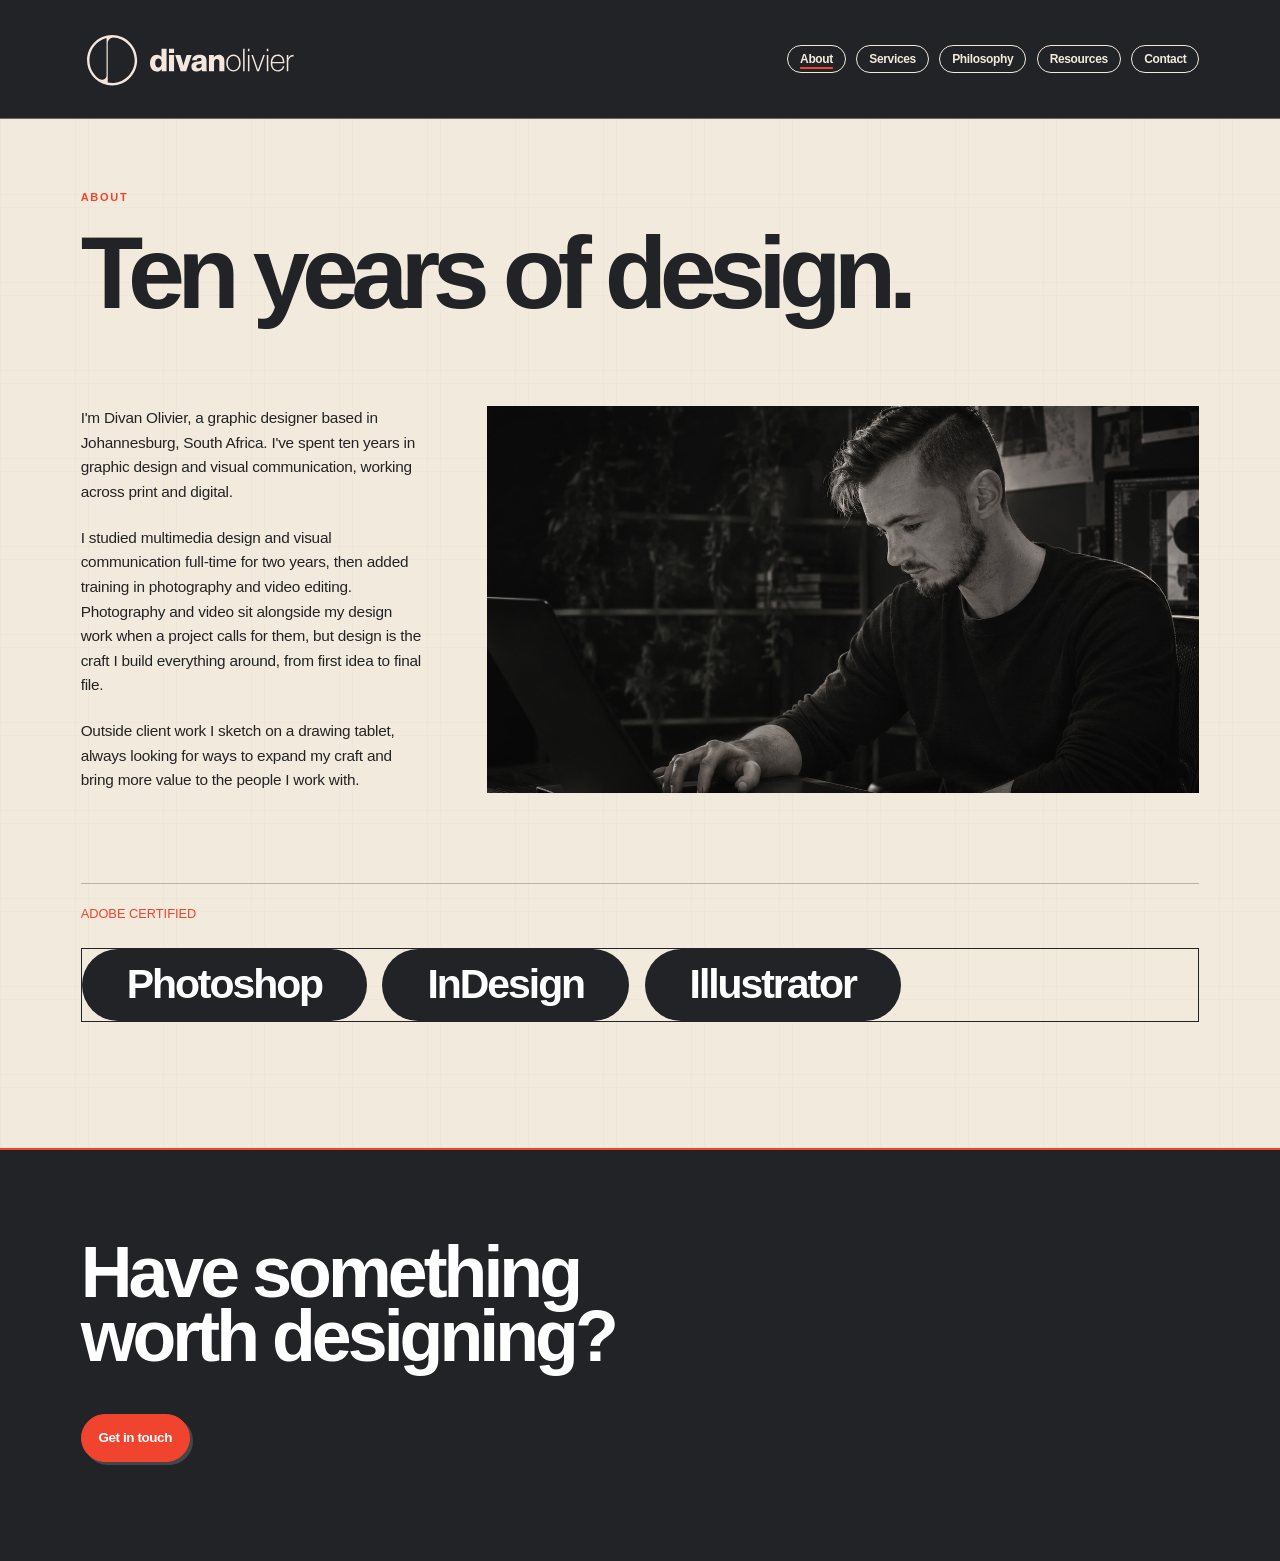
==== about.html @ dd924a6a "Refresh About page certification styles" ====
<!DOCTYPE html>
<html lang="en"><head><meta charset="UTF-8"><meta name="viewport" content="width=device-width, initial-scale=1.0">
<title>About | Divan Olivier | Graphic Designer</title><meta name="description" content="Meet Divan Olivier, a Johannesburg-based graphic designer working across print, digital and visual communication."><link rel="stylesheet" href="style.css?v=bonegraphitevermillion1">
  <link rel="stylesheet" href="palette-fix.css?v=20261029-5"></head>
<body class="palette-about">
<header class="topnav"><a class="home" href="index.html" aria-label="Divan Olivier, home"><img class="home-logo home-logo-horizontal" src="logo-horizontal.svg" alt="Divan Olivier"><img class="home-logo home-logo-icon" src="logo-icon.svg" alt=""></a><nav aria-label="Site"><a href="about.html" aria-current="page">About</a><a href="services.html">Services</a><a href="philosophy.html">Philosophy</a><a href="resources.html">Resources</a><a href="index.html#contact">Contact</a></nav></header>
<main class="page"><p class="eyebrow">ABOUT</p><h1>Ten years of design.</h1>
<div class="cols"><div class="prose">
<p>I'm Divan Olivier, a graphic designer based in Johannesburg, South Africa. I've spent ten years in graphic design and visual communication, working across print and digital.</p>
<p>I studied multimedia design and visual communication full-time for two years, then added training in photography and video editing. Photography and video sit alongside my design work when a project calls for them, but design is the craft I build everything around, from first idea to final file.</p>
<p>Outside client work I sketch on a drawing tablet, always looking for ways to expand my craft and bring more value to the people I work with.</p></div><div class="page-side-image-wrap"><img class="page-side-image" src="photos/about_image.jpg" alt="Portrait of Divan Olivier in a creative workspace"></div></div>
<section class="certs"><p class="eyebrow">ADOBE CERTIFIED</p><div class="tags"><span class="tag tag-photoshop">Photoshop</span><span class="tag tag-indesign">InDesign</span><span class="tag tag-illustrator">Illustrator</span></div></section><section class="more"><h2>Have something<br>worth designing?</h2><a class="pill" href="index.html#contact">Get in touch</a></section></main><script src="script.js?v=original3"></script></body></html>
---- style.css ----
@font-face{font-family:"Helvetica Local";src:url("Helvetica.ttf") format("truetype");font-weight:400;font-display:swap}
@font-face{font-family:"Helvetica Local";src:url("Helvetica-Bold.ttf") format("truetype");font-weight:700;font-display:swap}
@font-face{font-family:"Helvetica Local";src:url("helvetica-light-587ebe5a59211.ttf") format("truetype");font-weight:300;font-display:swap}
:root{--bg:#d3d3d3;--ink:#1a1a1a;--pad:6.3vw}
*{box-sizing:border-box;margin:0;padding:0}
body{background:var(--bg);color:var(--ink);font-family:"Helvetica Local",Helvetica,Arial,sans-serif;font-weight:400;overflow-x:hidden}

.eyebrow{font-size:clamp(12px,1vw,20px);font-weight:400;letter-spacing:0;text-transform:uppercase}
h1,h2{font-weight:700;letter-spacing:-.05em}
.pill,.topnav nav a{display:inline-flex;align-items:center;justify-content:center;min-height:2.7em;border:1.5px solid var(--ink);border-radius:999px;padding:.62em 1.25em;background:var(--ink);color:var(--bg);text-decoration:none;font-size:clamp(13px,1.05vw,21px);font-weight:700;letter-spacing:-.03em;line-height:1;transition:background .22s ease,color .22s ease,transform .22s ease,box-shadow .22s ease}
.pill:hover,.topnav nav a:hover{background:var(--bg);color:var(--ink);transform:translateY(-3px);box-shadow:0 5px 0 rgba(26,26,26,.12);text-decoration:none}
.pill:active,.topnav nav a:active{transform:translateY(0);box-shadow:none}
.pill:focus-visible,.topnav nav a:focus-visible{outline:3px solid var(--ink);outline-offset:4px}

/* hero: type on the left, the photograph fills the right */
.hero{position:relative;min-height:100svh;overflow:hidden;--pointer-x:50%;--pointer-y:50%}
.hero-photo{position:absolute;inset:-1.5%;width:103%;height:103%;object-fit:cover;object-position:right center;will-change:transform;user-select:none;pointer-events:none;transition:transform .45s cubic-bezier(.2,.7,.2,1)}
.hero::after{content:"";position:absolute;inset:0;pointer-events:none;z-index:1;background:radial-gradient(ellipse 34vw 34vw at var(--pointer-x) var(--pointer-y),rgba(255,255,255,.12),transparent 72%);opacity:0;transition:opacity .35s ease}
.hero.is-interacting::after{opacity:1}
.hero-content{position:relative;z-index:2;display:flex;flex-direction:column;align-items:flex-start;padding:6vh var(--pad) 5vh;min-height:100svh}
.hero h1{margin-top:4vh;font-size:clamp(64px,10.9vw,240px);line-height:.83;letter-spacing:-.055em}
.hero h2{margin-top:5vh;font-size:clamp(20px,2.3vw,48px);letter-spacing:-.045em;line-height:1.05}
.intro{margin-top:4vh;max-width:44vw;font-size:clamp(15px,1.15vw,23px);line-height:1.45;font-weight:400;letter-spacing:-.015em}
.hero .pill{margin-top:clamp(28px,5.5vh,64px)}

/* contact: same grey, same type, same pills */
.contact{position:relative;padding:14vh var(--pad) 6vh;display:flex;flex-direction:column;align-items:flex-start;gap:5vh;border-top:max(1px,.08vw) solid var(--ink)}
.contact h2{font-size:clamp(48px,8.4vw,190px);line-height:.88;letter-spacing:-.055em}
.links{display:flex;flex-wrap:wrap;gap:1.1vw}
.meta{display:flex;justify-content:space-between;gap:30px;width:100%;margin-top:8vh;font-size:clamp(11px,.85vw,16px);font-weight:400;letter-spacing:.02em}

@media(max-width:800px){
  :root{--pad:7vw}
  .hero-photo{object-position:66% bottom;height:41%;top:auto;bottom:0}
  .hero-content{padding-top:5svh}
  .hero h1{font-size:19vw;margin-top:3svh}
  .hero h2{font-size:5.4vw;margin-top:3svh;max-width:70vw}
  .intro{max-width:86vw;font-size:14px;margin-top:2svh}
  .hero .pill{margin-top:3.5svh;margin-bottom:0}
  .links{gap:10px}
  .meta{flex-direction:column;gap:8px}
  .contact h2{font-size:15vw}
}
@media(prefers-reduced-motion:reduce){*{transition:none!important}.hero-photo{transform:none!important}.hero::after{display:none}}

/* ---------- sub-pages and navigation ---------- */
.subnav{display:flex;flex-wrap:wrap;gap:1.6em;margin-top:2vh}
.subnav a{color:var(--ink);text-decoration:none;font-size:clamp(13px,1vw,19px);font-weight:700;letter-spacing:-.02em}
.topnav{display:flex;justify-content:space-between;align-items:baseline;gap:20px;flex-wrap:wrap;padding:3.4vh var(--pad)}
.topnav .home{display:inline-flex;flex-direction:column;align-items:flex-start;gap:.18em;color:var(--ink);font-family:"Helvetica Local","Helvetica Neue",Helvetica,Arial,sans-serif;text-decoration:none;line-height:1;position:relative;padding:.18em .12em .24em;transition:transform .2s ease;transform-origin:left center}.topnav .home-name{font-size:clamp(19px,1.9vw,35px);font-weight:700;letter-spacing:-.085em;white-space:nowrap}.topnav .home-role{display:flex;align-items:center;gap:.42em;font-size:clamp(8px,.68vw,12px);font-weight:700;letter-spacing:.19em;text-transform:uppercase;white-space:nowrap}.topnav .home-slash{display:inline-flex;align-items:center;justify-content:center;width:1.45em;height:1.45em;background:var(--ink);color:var(--bg);font-size:1em;letter-spacing:0}.topnav .home:hover{color:var(--ink);text-decoration:none;transform:translateY(-2px)}.topnav .home:hover .home-slash{transform:rotate(-12deg)}.topnav .home-slash{transition:transform .2s ease}.topnav .home:focus-visible{outline:2px solid var(--ink);outline-offset:5px}
.topnav nav{display:flex;flex-wrap:wrap;gap:.65em;align-items:center}
.topnav nav a{font-size:clamp(12px,.9vw,17px);min-height:2.35em;padding:.58em 1em}
.topnav nav a[aria-current]{background:var(--bg);color:var(--ink);text-decoration:none}
.topnav nav a[aria-current]{text-decoration:underline;text-underline-offset:.25em}
.page{padding:9vh var(--pad) 0;min-height:80svh}
.page h1{margin-top:3vh;max-width:15ch;font-size:clamp(46px,8.2vw,170px);line-height:.88;letter-spacing:-.055em}
.lead{margin-top:5vh;max-width:36em;font-size:clamp(17px,1.6vw,30px);line-height:1.25;letter-spacing:-.03em;font-weight:700}
.rows{margin-top:9vh;border-top:max(1px,.08vw) solid var(--ink)}
.row{display:grid;grid-template-columns:1fr 1fr;gap:4vw;align-items:baseline;padding:3.2vh 0;border-bottom:max(1px,.08vw) solid var(--ink)}
.row h2{font-size:clamp(24px,3.2vw,64px);line-height:1;letter-spacing:-.05em}
.row p,.prose p{font-size:clamp(15px,1.2vw,23px);line-height:1.45;letter-spacing:-.015em}
.cols{margin-top:8vh}.prose{max-width:38em}.prose p+p{margin-top:1.4em}
.certs{margin-top:10vh}.tags{display:flex;flex-wrap:wrap;gap:1.2vw;margin-top:3vh}
.tag{border:max(2px,.16vw) solid var(--ink);border-radius:99px;padding:.3em 1.1em;font-size:clamp(24px,3.2vw,64px);font-weight:700;letter-spacing:-.05em}
.steps{margin-top:10vh;display:flex;flex-direction:column;font-size:clamp(46px,8.2vw,170px);font-weight:700;line-height:.88;letter-spacing:-.055em}
.more{margin-top:14vh;padding:8vh 0 9vh;border-top:max(1px,.08vw) solid var(--ink);display:flex;flex-direction:column;align-items:flex-start;gap:4vh}
.more h2{font-size:clamp(34px,5.6vw,120px);line-height:.9;letter-spacing:-.055em}
@media(max-width:800px){.row{grid-template-columns:1fr;gap:1vh}.topnav{padding-top:2.4vh;align-items:center}.topnav .home-name{font-size:clamp(19px,5.1vw,28px)}.topnav .home-role{font-size:8px;letter-spacing:.16em}.page{padding-top:6vh}.subnav{gap:1.2em}.page h1{font-size:15vw}.steps{font-size:15vw}}


/* Difference-spot cursor: a moving pool of inverted colour */
.difference-spot,.triangle-cursor{position:fixed;left:0;top:0;pointer-events:none;z-index:9999;opacity:0;mix-blend-mode:difference}
.difference-spot{display:none!important}
.triangle-cursor{width:22px;height:26px;background:#fff;clip-path:polygon(0 0,100% 72%,34% 78%,16% 100%);transform:translate(-50%,-50%);transition:opacity .12s linear}
.triangle-cursor.is-over-control{filter:drop-shadow(0 0 1px rgba(255,255,255,.0))}
body.has-custom-cursor,body.has-custom-cursor a,body.has-custom-cursor button{cursor:none!important}
body.has-custom-cursor .difference-spot,body.has-custom-cursor .triangle-cursor{opacity:1}
@media(max-width:800px),(pointer:coarse),(prefers-reduced-motion:reduce){.difference-spot,.triangle-cursor{display:none!important}body.has-custom-cursor,body.has-custom-cursor a,body.has-custom-cursor button{cursor:auto!important}}

/* Editorial polish */
:root{--bg:#d8d8d5;--ink:#171717;--rule:rgba(23,23,23,.72)}
html{scroll-behavior:smooth;scroll-padding-top:24px}
.topnav{align-items:center;border-bottom:1px solid rgba(23,23,23,.16);padding-top:26px;padding-bottom:26px}
.topnav nav a{background:transparent;color:var(--ink);border:1.5px solid var(--ink);border-radius:2px;box-shadow:none}
.topnav nav a:hover{background:var(--ink);color:var(--bg);box-shadow:none;transform:none}
.topnav nav a[aria-current]{background:transparent;color:var(--ink);border-color:var(--ink);text-decoration:none}
.pill{border-radius:2px;min-height:48px}
.pill:hover{transform:translateY(-2px);box-shadow:4px 4px 0 rgba(23,23,23,.16)}
.page{padding-top:clamp(54px,8vh,100px);max-width:1600px;margin-inline:auto}
.page>.eyebrow{font-size:11px;font-weight:700;letter-spacing:.16em}
.page h1{font-size:clamp(54px,8vw,144px);letter-spacing:-.075em;line-height:.84}
.rows{counter-reset:service;border-top:1px solid var(--rule)}
.row{counter-increment:service;padding:clamp(22px,3vw,42px) 0;border-bottom:1px solid var(--rule);transition:padding .2s ease}
.row:before{content:"0" counter(service);display:block;font-size:11px;letter-spacing:.1em;margin-bottom:12px}
.row h2{font-size:clamp(26px,3.2vw,52px);letter-spacing:-.065em}
.row p,.prose p{line-height:1.6}
.cols{margin-top:clamp(46px,7vw,96px);display:grid;grid-template-columns:minmax(150px,.65fr) minmax(0,1.35fr);gap:5vw}
.prose{max-width:44em}
.certs{padding-top:22px;border-top:1px solid var(--rule)}
.tag{border-width:1px;border-radius:2px}
.steps{padding-top:24px;border-top:1px solid var(--rule);display:grid;grid-template-columns:repeat(3,minmax(0,1fr));gap:18px}
.steps span:nth-child(2){text-align:center}.steps span:nth-child(3){text-align:right}
.more{padding:clamp(50px,7vw,100px) 0;border-top:1px solid var(--rule)}
@media(max-width:800px){.cols{display:block}.row{padding:24px 0}.steps{grid-template-columns:1fr;gap:14px}.steps span:nth-child(2),.steps span:nth-child(3){text-align:left}}
@media(prefers-reduced-motion:reduce){html{scroll-behavior:auto}.row{transition:none}}

/* Deep red navigation header */
.topnav{background:#780606;color:#fff;border-bottom-color:rgba(255,255,255,.28)}
.topnav .home{color:#fff}
.topnav .home:hover{color:#fff}
.topnav .home-slash{background:#fff;color:#780606}
.topnav nav a{color:#fff;border-color:#fff}
.topnav nav a:hover{background:#fff;color:#780606}
.topnav nav a[aria-current]{background:transparent;color:#fff;border-color:#fff}

/* Match main page headings to the deep red header */
.hero h1,.hero h2,.page h1,.row h2,.contact h2,.more h2{color:#780606}

/* Keep the philosophy process labels from colliding in the three-column layout */
.steps{font-size:clamp(32px,5vw,100px);letter-spacing:-.045em;min-width:0}
.steps span{min-width:0;white-space:nowrap}
@media(max-width:800px){.steps{font-size:15vw;letter-spacing:-.055em}.steps span{white-space:normal}}

/* Subtle transparent grid on content areas only, never the header or contact section */
.page{background-image:linear-gradient(to right,rgba(23,23,23,.055) 1px,transparent 1px),linear-gradient(to bottom,rgba(23,23,23,.055) 1px,transparent 1px);background-size:48px 48px;background-position:center top}
.hero::before{content:"";position:absolute;inset:0;pointer-events:none;z-index:1;background-image:linear-gradient(to right,rgba(255,255,255,.10) 1px,transparent 1px),linear-gradient(to bottom,rgba(255,255,255,.10) 1px,transparent 1px);background-size:48px 48px;background-position:center top}
.hero-content{z-index:2}
@media(max-width:800px){.page{background-size:32px 32px}.hero::before{background-size:32px 32px}}

/* Editorial modular grid: defined panels with deliberate gutters */
.page{position:relative;isolation:isolate;background-image:none}
.page::before,.page::after{content:"";position:absolute;inset:-3%;pointer-events:none;z-index:0}
.page::before{
  opacity:.42;
  background-image:
    linear-gradient(to right,rgba(23,23,23,.13) 1px,transparent 1px 75px,rgba(23,23,23,.13) 75px 76px,transparent 76px),
    linear-gradient(to bottom,rgba(23,23,23,.13) 1px,transparent 1px 75px,rgba(23,23,23,.13) 75px 76px,transparent 76px);
  background-size:88px 88px;
  background-position:0 0;
  animation:grid-flow 24s linear infinite;
}
.page::after{
  opacity:.14;
  background-image:
    repeating-radial-gradient(circle at 50% 35%,rgba(23,23,23,.12) 0 1px,transparent 1px 28px),
    repeating-linear-gradient(32deg,transparent 0 31px,rgba(23,23,23,.08) 31px 32px,transparent 32px 64px);
  background-size:100% 100%,100% 100%;
  transform-origin:center;
  animation:geometry-flow 32s linear infinite;
}
.page>*{position:relative;z-index:1}
.page>.more{background:var(--bg)}
@keyframes grid-flow{
  0%{background-position:0 0;transform:translate3d(0,0,0)}
  25%{background-position:22px 13px;transform:translate3d(-.5%,.25%,0)}
  50%{background-position:37px 31px;transform:translate3d(.25%,-.25%,0)}
  75%{background-position:13px 44px;transform:translate3d(.5%,.15%,0)}
  100%{background-position:0 0;transform:translate3d(0,0,0)}
}
@keyframes geometry-flow{
  0%{transform:rotate(0deg) scale(1);background-position:0 0,0 0}
  25%{transform:rotate(4deg) scale(1.08);background-position:18px -12px,22px 9px}
  50%{transform:rotate(0deg) scale(1.15);background-position:-9px 18px,-16px 24px}
  75%{transform:rotate(-4deg) scale(1.06);background-position:-20px -8px,12px -18px}
  100%{transform:rotate(0deg) scale(1);background-position:0 0,0 0}
}
.hero::before{
  content:"";position:absolute;inset:-3%;pointer-events:none;z-index:1;
  background-image:
    linear-gradient(to right,rgba(255,255,255,.15) 1px,transparent 1px 75px,rgba(255,255,255,.15) 75px 76px,transparent 76px),
    linear-gradient(to bottom,rgba(255,255,255,.15) 1px,transparent 1px 75px,rgba(255,255,255,.15) 75px 76px,transparent 76px);
  background-size:88px 88px;background-position:0 0;
  animation:hero-grid-flow 24s linear infinite;
}
@keyframes hero-grid-flow{
  0%{background-position:0 0;transform:translate3d(0,0,0)}
  25%{background-position:22px 13px;transform:translate3d(-.5%,.25%,0)}
  50%{background-position:37px 31px;transform:translate3d(.25%,-.25%,0)}
  75%{background-position:13px 44px;transform:translate3d(.5%,.15%,0)}
  100%{background-position:0 0;transform:translate3d(0,0,0)}
}
@media(max-width:800px){
  .page::before,.hero::before{
    background-image:
      linear-gradient(to right,rgba(23,23,23,.13) 1px,transparent 1px 35px,rgba(23,23,23,.13) 35px 36px,transparent 36px),
      linear-gradient(to bottom,rgba(23,23,23,.13) 1px,transparent 1px 35px,rgba(23,23,23,.13) 35px 36px,transparent 36px);
    background-size:48px 48px;
  }
  .hero::before{
    background-image:
      linear-gradient(to right,rgba(255,255,255,.15) 1px,transparent 1px 35px,rgba(255,255,255,.15) 35px 36px,transparent 36px),
      linear-gradient(to bottom,rgba(255,255,255,.15) 1px,transparent 1px 35px,rgba(255,255,255,.15) 35px 36px,transparent 36px);
  }
  .page::after{background-size:100% 100%,100% 100%}
}
@media(prefers-reduced-motion:reduce){
  .page::before,.page::after,.hero::before{animation:none!important}
}


/* Services page: left-aligned editorial stacks */
.services-list .service-row{
  display:flex;
  flex-direction:column;
  align-items:flex-start;
  gap:.7rem;
  padding:clamp(28px,4.5vh,58px) 0;
}
.services-list .service-number{
  display:block;
  font-size:clamp(12px,.9vw,16px);
  line-height:1;
  letter-spacing:.12em;
  font-weight:700;
  color:#780606;
  font-variant-numeric:tabular-nums;
}
.services-list .service-row h2{
  max-width:18ch;
  text-align:left;
}
.services-list .service-row p{
  max-width:38em;
  text-align:left;
}
@media(max-width:800px){
  .services-list .service-row{gap:.65rem;padding:26px 0}
}


/* Services already carry explicit editorial numbers in the markup */
.services-list .service-row::before{content:none!important;display:none!important}


/* Shared page frame: align every page to the same site-wide left edge */
.page{
  max-width:none;
  margin-inline:0;
  padding-inline:var(--pad);
}

/* Mobile performance: keep the modular grid, remove costly animated layers */
@media(max-width:800px){
  .page::before,.hero::before{animation:none!important}
  .page::after{display:none}
  .hero-photo{will-change:auto}
}


/* Use the horizontal brand mark as the persistent home link */
.topnav .home{flex-shrink:0}
.topnav .home-logo{
  display:block;
  width:clamp(150px,17vw,220px);
  height:auto;
  filter:brightness(0) invert(1);
}
@media(max-width:800px){
  .topnav .home-logo{width:clamp(132px,36vw,180px)}
}


/* Performance pass: keep the editorial grid, but avoid perpetual large-layer animations */
.page::before,.page::after,.hero::before{animation:none!important;transform:none!important}
.hero-photo{will-change:auto}


/* Desktop scroll optimisation: remove pointer-driven paint effects and the costly layered texture */
.page::after{display:none!important}
.hero::after{display:none!important}
.hero-photo{transition:none;will-change:auto}
.triangle-cursor,.difference-spot{display:none!important}
body.has-custom-cursor,body.has-custom-cursor a,body.has-custom-cursor button{cursor:auto!important}


/* Experimental dark theme: easy to revert by removing this final block */
:root{--bg:#212121;--ink:#f0f0ed;--rule:rgba(240,240,237,.62)}
body{background:#212121;color:#f0f0ed}
.hero h1,.hero h2,.page h1,.row h2,.contact h2,.more h2{color:#f0f0ed}
.topnav{background:#780606;color:#fff;border-bottom-color:rgba(255,255,255,.32)}
.topnav .home,.topnav .home:hover{color:#fff}
.topnav .home-logo{filter:brightness(0) invert(1)}
.topnav .home-slash{background:#fff;color:#780606}
.topnav nav a{color:#fff;border-color:#fff}
.topnav nav a:hover{background:#fff;color:#780606}
.topnav nav a[aria-current]{background:transparent;color:#fff;border-color:#fff}
.pill,.topnav nav a{border-color:currentColor}
.pill{background:#f0f0ed;color:#212121;border-color:#f0f0ed}
.pill:hover{background:#212121;color:#f0f0ed;box-shadow:4px 4px 0 rgba(240,240,237,.18)}
.pill:focus-visible,.topnav nav a:focus-visible{outline-color:#f0f0ed}
.topnav nav a{background:transparent;color:#fff;border-color:#fff}
.topnav nav a:hover{background:#fff;color:#780606}
.topnav nav a[aria-current]{background:transparent;color:#fff;border-color:#fff}
.topnav .home:focus-visible{outline-color:#fff}
.page{background-color:#212121}
.page::before{
  background-image:
    linear-gradient(to right,rgba(240,240,237,.16) 1px,transparent 1px 75px,rgba(240,240,237,.16) 75px 76px,transparent 76px),
    linear-gradient(to bottom,rgba(240,240,237,.16) 1px,transparent 1px 75px,rgba(240,240,237,.16) 75px 76px,transparent 76px);
}
.page::after{display:none!important}
.row,.rows,.more,.contact{border-color:rgba(240,240,237,.62)}
.certs,.rows{border-color:rgba(240,240,237,.62)}
.tag{border-color:#f0f0ed;color:#f0f0ed}
.subnav a{color:#f0f0ed}
.services-list .service-number{color:#ffaaa3}
.page>.more{background:#212121}
@media(max-width:800px){
  .page::before,.hero::before{
    background-image:
      linear-gradient(to right,rgba(240,240,237,.16) 1px,transparent 1px 35px,rgba(240,240,237,.16) 35px 36px,transparent 36px),
      linear-gradient(to bottom,rgba(240,240,237,.16) 1px,transparent 1px 35px,rgba(240,240,237,.16) 35px 36px,transparent 36px);
  }
}


/* Consistency fixes: contain the content grid below the header and restore a light footer */
.page::before{inset:0!important}
.page::after{display:none!important}
.contact,.page>.more{
  background:#d8d8d5!important;
  color:#171717!important;
  border-top:1px solid rgba(23,23,23,.65)!important;
}
.contact h2,.page>.more h2{color:#780606!important}
.contact .eyebrow,.contact .meta,.page>.more .eyebrow{color:#171717!important}
.contact .pill,.page>.more .pill{
  background:#171717!important;
  color:#d8d8d5!important;
  border-color:#171717!important;
}
.contact .pill:hover,.page>.more .pill:hover{
  background:#d8d8d5!important;
  color:#171717!important;
  box-shadow:4px 4px 0 rgba(23,23,23,.16)!important;
}
.contact .pill:focus-visible,.page>.more .pill:focus-visible{
  outline-color:#171717!important;
}
.contact{border-top-width:2px!important}
.page>.more{margin-top:14vh;padding:clamp(50px,7vw,100px) 0 9vh}
.page>.more h2{max-width:14ch}


/* Final palette: red is reserved for the header and button fills */
.hero h1,.hero h2,.page h1,.page h2,.page h3,
.row h2,.contact h2,.more h2,.services-list .service-number{
  color:#f0f0ed!important;
}
.page .tag,.page .subnav a{color:#f0f0ed!important}
.page .row,.page .rows,.page .more,.page .certs,.page .steps{
  border-color:rgba(240,240,237,.62)!important;
}
.contact,.page>.more{
  border-top-color:rgba(23,23,23,.65)!important;
}
.contact h2,.page>.more h2{color:#171717!important}

/* Red buttons at rest; black on hover for a crisp, consistent interaction */
.pill,.topnav nav a,.contact .pill,.page>.more .pill{
  background:#780606!important;
  color:#fff!important;
  border-color:#780606!important;
  transition:background-color .18s ease,color .18s ease,box-shadow .18s ease;
}
.pill:hover,.topnav nav a:hover,.contact .pill:hover,.page>.more .pill:hover{
  background:#171717!important;
  color:#fff!important;
  border-color:#171717!important;
  box-shadow:4px 4px 0 rgba(240,240,237,.16)!important;
}
.topnav nav a[aria-current]{
  background:#780606!important;
  color:#fff!important;
  border-color:#fff!important;
}
.pill:focus-visible,.topnav nav a:focus-visible,
.contact .pill:focus-visible,.page>.more .pill:focus-visible{
  outline-color:#f0f0ed!important;
}


/* Full-bleed contact panels on subpages, matching the homepage section edge to edge */
.page>.more{
  position:relative;
  width:100vw;
  max-width:none;
  margin-left:calc(50% - 50vw);
  margin-right:calc(50% - 50vw);
  padding:clamp(64px,10vh,120px) var(--pad) clamp(72px,11vh,140px)!important;
  background:#d8d8d5!important;
  color:#171717!important;
  border-top:2px solid rgba(23,23,23,.65)!important;
  border-bottom:0!important;
}
.page>.more h2{
  color:#171717!important;
  max-width:14ch;
}
.page>.more .pill{
  margin-top:1vh;
}
@media(max-width:800px){
  .page>.more{
    padding-top:8vh!important;
    padding-bottom:9vh!important;
  }
}


/* Header navigation: light buttons at rest, black on hover */
.topnav nav a,
.topnav nav a[aria-current]{
  background:#f0f0ed!important;
  color:#171717!important;
  border-color:#f0f0ed!important;
}
.topnav nav a:hover,
.topnav nav a[aria-current]:hover{
  background:#171717!important;
  color:#fff!important;
  border-color:#171717!important;
  box-shadow:4px 4px 0 rgba(255,255,255,.16)!important;
}
.topnav nav a:focus-visible{
  outline-color:#fff!important;
}



/* Seamless red wave: matching endpoints remove the visible tile seam */
.topnav{
  position:relative;
  isolation:isolate;
  overflow:hidden;
  background:#780606!important;
}
.topnav::before{
  content:"";
  position:absolute;
  inset:0 auto 0 0;
  width:200%;
  z-index:0;
  pointer-events:none;
  background-image:linear-gradient(
    90deg,
    #350000 0%,
    #780606 12.5%,
    #ff5555 25%,
    #780606 37.5%,
    #350000 50%,
    #780606 62.5%,
    #ff5555 75%,
    #780606 87.5%,
    #350000 100%
  );
  background-size:50% 100%;
  background-repeat:repeat-x;
  animation:header-red-wave 18s linear infinite!important;
  will-change:transform;
}
.topnav > *{
  position:relative;
  z-index:1;
}
@keyframes header-red-wave{
  from{transform:translateX(-50%)}
  to{transform:translateX(0)}
}
@media(prefers-reduced-motion:reduce){
  .topnav::before{animation:none!important;transform:none!important}
}


/* Inverting logo cursor: difference blending keeps it visible on both dark and light sections */
@media (hover:hover) and (pointer:fine) and (prefers-reduced-motion:no-preference){
  html,body,body a,body button,body input,body textarea,body select{cursor:none!important}
  .inverting-cursor{
    position:fixed;
    top:0;
    left:0;
    width:32px;
    height:32px;
    z-index:10000;
    pointer-events:none;
    opacity:0;
    transform:translate(-50%,-50%);
    mix-blend-mode:difference;
    will-change:transform;
  }
  .inverting-cursor.is-visible{opacity:1}
}
@media (hover:none),(pointer:coarse),(prefers-reduced-motion:reduce){
  .inverting-cursor{display:none!important}
}


/* Minimal welcome intro: shown once per browser session */
.intro-splash{
  position:fixed;
  inset:0;
  z-index:20000;
  display:grid;
  place-items:center;
  background:#F0442E;
  color:#F2EBDD;
  opacity:1;
  visibility:visible;
}
.intro-splash-content{
  display:flex;
  flex-direction:column;
  align-items:center;
  justify-content:center;
  gap:24px;
  animation:intro-mark-in .7s ease both;
}
.intro-splash-logo{
  display:block;
  width:clamp(96px,12vw,136px);
  height:auto;
  filter:brightness(0) saturate(100%) invert(93%) sepia(8%) saturate(440%) hue-rotate(334deg) brightness(101%) contrast(91%);
  flex:0 0 auto;
  transform-box:fill-box;
  transform-origin:center center;
  animation:intro-logo-spin 1s linear infinite;
  will-change:transform;
}
.intro-splash-content p{
  margin:0;
  color:#F2EBDD;
  font-size:clamp(15px,1.5vw,19px);
  font-weight:500;
  letter-spacing:.32em;
  text-transform:uppercase;
}
.intro-splash.is-entering{animation:intro-splash-in .45s ease both}
.intro-splash.is-exiting{
  animation:intro-splash-out .65s ease forwards;
  pointer-events:none;
}
@keyframes intro-splash-in{from{opacity:0}to{opacity:1}}
@keyframes intro-logo-spin{
  to{transform:rotate(360deg)}
}
@keyframes intro-mark-in{
  from{opacity:0;transform:translateY(8px)}
  to{opacity:1;transform:translateY(0)}
}
@keyframes intro-splash-out{
  to{opacity:0;visibility:hidden}
}
@media(prefers-reduced-motion:reduce){
  .intro-splash-content{animation:none}
  .intro-splash-logo{animation:none}
  .intro-splash.is-entering{animation:none}
  .intro-splash.is-exiting{animation:none;opacity:0;visibility:hidden}
}


/* Compact mobile navigation: icon mark and all links in one row */
.topnav .home-logo-icon{display:none}
@media(max-width:800px){
  .topnav{
    flex-wrap:nowrap;
    align-items:center;
    gap:8px;
    padding:10px var(--pad);
  }
  .topnav .home{flex:0 0 auto;padding:0}
  .topnav .home-logo-horizontal{display:none}
  .topnav .home-logo-icon{
    display:block;
    width:clamp(25px,7vw,32px);
    height:auto;
    filter:brightness(0) invert(1);
  }
  .topnav nav{
    flex:1 1 auto;
    min-width:0;
    flex-wrap:nowrap;
    justify-content:flex-end;
    gap:clamp(3px,1vw,7px);
  }
  .topnav nav a{
    flex:0 1 auto;
    min-width:0;
    min-height:0;
    padding:.48em clamp(4px,1.5vw,9px);
    font-size:clamp(9px,2.65vw,12px);
    line-height:1.15;
    white-space:nowrap;
    letter-spacing:-.025em;
  }
}


/* Mobile homepage: remove the awkwardly cropped portrait and tighten the hero flow */
@media(max-width:800px){
  .hero-photo{display:none!important}
  .hero{min-height:0}
  .hero-content{min-height:0;padding:6svh var(--pad) 8svh}
  .hero h1{margin-top:4svh}
  .hero h2{margin-top:3.5svh;max-width:88vw}
  .intro{margin-top:2.5svh;max-width:88vw}
  .hero .pill{margin-top:3.5svh}
}


/* Restore the header to a solid deep red, without the animated gradient */
.topnav{background:#780606!important}
.topnav::before{display:none!important;animation:none!important}


/* Adobe application tags: match each app's familiar icon colour */
.page .tag-photoshop{border-color:#31a8ff!important;color:#31a8ff!important}
.page .tag-indesign{border-color:#ff3366!important;color:#ff3366!important}
.page .tag-illustrator{border-color:#ff9a00!important;color:#ff9a00!important}


/* About page Adobe tags: explicit app-colour borders and lettering */
.page .certs .tags .tag.tag-photoshop{border:1px solid #31a8ff!important;color:#31a8ff!important}
.page .certs .tags .tag.tag-indesign{border:1px solid #ff3366!important;color:#ff3366!important}
.page .certs .tags .tag.tag-illustrator{border:1px solid #ff9a00!important;color:#ff9a00!important}


/* Resources page */
.resources-page .lead{max-width:39em}
.resource-intro{display:grid;grid-template-columns:1fr 1fr;gap:5vw;align-items:end;margin-top:12vh;padding:3vh 0;border-top:1px solid var(--rule);border-bottom:1px solid var(--rule)}
.resource-intro .eyebrow,.resource-detail-heading .eyebrow{font-size:11px;font-weight:700;letter-spacing:.16em}
.resource-intro h2,.resource-detail-heading h2{margin-top:2.5vh;font-size:clamp(36px,5.3vw,94px);line-height:.88;letter-spacing:-.065em}
.resource-description{max-width:34em;font-size:clamp(16px,1.35vw,24px);line-height:1.4;letter-spacing:-.02em;padding-bottom:1vh}
.texture-grid{display:grid;grid-template-columns:repeat(2,minmax(0,1fr));gap:5vw 2vw;margin-top:5vw}
.texture-card{min-width:0}
.texture-preview{position:relative;aspect-ratio:4/3;overflow:hidden;background-color:#b7b7b2;background-image:radial-gradient(ellipse at 18% 26%,rgba(15,15,15,.8),transparent 28%),radial-gradient(ellipse at 77% 62%,rgba(40,40,40,.65),transparent 34%),repeating-linear-gradient(132deg,transparent 0 11px,rgba(20,20,20,.12) 12px 13px,transparent 14px 25px),linear-gradient(35deg,#e0e0dc,#73736f 52%,#c9c9c3);filter:grayscale(1)}
.texture-preview-2{background-image:radial-gradient(ellipse at 70% 20%,rgba(0,0,0,.9),transparent 28%),repeating-linear-gradient(12deg,rgba(0,0,0,.18) 0 1px,transparent 1px 8px),linear-gradient(135deg,#d7d7d2,#4c4c49 48%,#b6b6b1)}
.texture-preview-3{background-image:radial-gradient(circle at 28% 45%,rgba(0,0,0,.8) 0 1px,transparent 2px),radial-gradient(circle at 65% 55%,rgba(0,0,0,.5) 0 1px,transparent 2px),repeating-radial-gradient(ellipse at 50% 50%,#c9c9c4 0 2px,#777772 3px 4px,#bdbdb7 5px 8px)}
.texture-preview-4{background-image:repeating-linear-gradient(165deg,transparent 0 17px,rgba(0,0,0,.5) 18px 19px,transparent 20px 39px),radial-gradient(ellipse at 50% 50%,#e2e2dd,#858580 65%,#393936)}
.texture-preview img{display:block;position:relative;width:100%;height:100%;object-fit:contain;filter:none;mix-blend-mode:normal;background:#212121}
.texture-preview img:not([src]),.texture-preview img[src=""]{display:none}
.texture-card figcaption{display:flex;justify-content:space-between;gap:12px;margin-top:12px;font-size:11px;font-weight:700;letter-spacing:.08em;text-transform:uppercase}
.texture-card figcaption span:last-child{font-weight:400;letter-spacing:0;text-align:right}
.resource-details{display:grid;grid-template-columns:1fr 1fr;gap:5vw;margin-top:13vh;padding:5vh 0;border-top:1px solid var(--rule);border-bottom:1px solid var(--rule)}
.resource-detail-copy{max-width:38em}
.resource-detail-copy>p{font-size:clamp(16px,1.25vw,23px);line-height:1.45}
.resource-detail-copy ul{margin:2.5vh 0 4vh 1.1em}
.resource-detail-copy li{padding:.45em 0;font-size:clamp(14px,1.05vw,19px);line-height:1.35}
.download-button{gap:2em}
.download-note{margin-top:14px;font-size:10px!important;font-weight:700;letter-spacing:.14em}
.resource-credit{margin-top:3vh;font-size:12px;line-height:1.5}
@media(max-width:800px){
 .resource-intro,.resource-details{grid-template-columns:1fr;gap:4vh;margin-top:8vh}
 .resource-intro h2,.resource-detail-heading h2{font-size:12vw}
 .texture-grid{gap:8vw 3vw;margin-top:8vw}
 .texture-card figcaption{flex-direction:column;gap:5px;font-size:9px}
 .texture-card figcaption span:last-child{text-align:left}
}


/* About and philosophy: the text controls desktop row height.
   The absolutely positioned image cannot enlarge the grid row. */
.page .cols .page-side-image-wrap{
  position:relative;
  min-width:0;
  min-height:0;
  align-self:stretch;
  overflow:hidden;
}
.page .cols .page-side-image{
  position:absolute;
  inset:0;
  display:block;
  width:100%;
  height:100%;
  min-width:0;
  min-height:0;
  object-fit:cover;
  object-position:center;
}
@media(max-width:800px){
  .page .cols .page-side-image-wrap{
    width:100%;
    aspect-ratio:4 / 3;
    margin-top:2rem;
  }
}


/* Texture resources overview preview */
.resources-overview-preview{
  margin-top:5vw;
  background:transparent;
  overflow:visible;
  border:0;
  box-shadow:none;
  padding:0;
}
.resources-overview-preview img{
  display:block;
  width:100%;
  height:auto;
  max-height:none;
  object-fit:initial;
  background:transparent;
  border:0;
  box-shadow:none;
}
.resources-overview-caption{
  display:flex;
  justify-content:space-between;
  gap:1rem;
  padding:12px 0 0;
  font-size:11px;
  letter-spacing:.12em;
  text-transform:uppercase;
  color:var(--muted);
}
@media(max-width:800px){
  .resources-overview-preview{margin-top:8vw}
  .resources-overview-preview img{max-height:none}
  .resources-overview-caption{font-size:10px;flex-wrap:wrap}
}


/* Rounded interactive controls, overriding the site's older square-corner button rules. */
button,
a.pill,
.pill,
.download-button,
input[type="button"],
input[type="submit"],
input[type="reset"],
.topnav nav a {
  border-radius: 999px !important;
}


/* Resource downloads: clear, consistent actions instead of plain text links */
.resources-page .texture-card figcaption{
  align-items:center;
}
.resources-page .texture-card figcaption a.download-button{
  display:inline-flex;
  align-items:center;
  justify-content:center;
  gap:.9em;
  flex:0 0 auto;
  min-height:42px;
  padding:.75em 1.1em;
  border:1px solid #780606;
  border-radius:999px;
  background:#780606;
  color:#fff;
  font-family:inherit;
  font-size:11px;
  font-weight:700;
  letter-spacing:.04em;
  line-height:1;
  text-decoration:none;
  text-transform:uppercase;
  transition:background-color .18s ease,color .18s ease,border-color .18s ease,transform .18s ease;
}
.resources-page .texture-card figcaption a.download-button span{
  font-size:16px;
  line-height:.8;
  font-weight:400;
  transition:transform .18s ease;
}
.resources-page .texture-card figcaption a.download-button:hover{
  background:#171717;
  color:#fff;
  border-color:#171717;
  transform:translateY(-2px);
  text-decoration:none;
}
.resources-page .texture-card figcaption a.download-button:hover span{
  transform:translateY(2px);
}
.resources-page .texture-card figcaption a.download-button:focus-visible{
  outline:2px solid #f0f0ed;
  outline-offset:3px;
}
@media(max-width:800px){
  .resources-page .texture-card figcaption{
    align-items:flex-start;
  }
  .resources-page .texture-card figcaption a.download-button{
    min-height:38px;
    padding:.7em 1em;
    font-size:10px;
  }
}


/* VERMILLION / GRAPHITE / BONE palette experiment
   Semantic palette overrides are intentionally centralised here.
   Preserve Adobe app tag colours and all original imagery. */
:root{
  --bg:#F2EBDD;
  --ink:#222326;
  --rule:rgba(34,35,38,.48);
  --bone:#F2EBDD;
  --graphite:#222326;
  --vermillion:#F0442E;
  --vermillion-deep:#C83224;
}
html,body,.page{background-color:var(--bone);color:var(--graphite)}
body{color:var(--graphite)}
.topnav{
  background:var(--graphite)!important;
  color:var(--bone);
  border-bottom-color:rgba(242,235,221,.24);
}
.topnav::before{display:none!important;animation:none!important}
.topnav .home,.topnav .home:hover{color:var(--bone)}
.topnav .home-logo{filter:brightness(0) invert(1)}
.topnav .home-slash{background:var(--vermillion);color:var(--graphite)}
.topnav nav a,.topnav nav a[aria-current]{
  background:transparent!important;
  color:var(--bone)!important;
  border:1.5px solid rgba(242,235,221,.8)!important;
}
.topnav nav a:hover,.topnav nav a[aria-current]:hover{
  background:var(--vermillion)!important;
  color:var(--graphite)!important;
  border-color:var(--vermillion)!important;
  box-shadow:3px 3px 0 rgba(242,235,221,.18)!important;
}
.topnav nav a:focus-visible,.topnav .home:focus-visible{
  outline:3px solid var(--vermillion)!important;
  outline-offset:4px;
}
.hero h1,.hero h2,.page h1,.row h2,.contact h2,.more h2{
  color:var(--vermillion)!important;
}
.hero::before{
  background-image:
    linear-gradient(to right,rgba(242,235,221,.13) 1px,transparent 1px 75px,rgba(242,235,221,.13) 75px 76px,transparent 76px),
    linear-gradient(to bottom,rgba(242,235,221,.13) 1px,transparent 1px 75px,rgba(242,235,221,.13) 75px 76px,transparent 76px);
}
.page::before{
  background-image:
    linear-gradient(to right,rgba(34,35,38,.10) 1px,transparent 1px 75px,rgba(34,35,38,.10) 75px 76px,transparent 76px),
    linear-gradient(to bottom,rgba(34,35,38,.10) 1px,transparent 1px 75px,rgba(34,35,38,.10) 75px 76px,transparent 76px);
}
.row,.rows,.more,.contact,.certs,.resource-intro,.resource-details{
  border-color:var(--rule)!important;
}
.subnav a{color:var(--graphite)}
.services-list .service-number{color:var(--vermillion)!important}
.tag{border-color:var(--vermillion);color:var(--vermillion)}
/* Main actions stay dark with bone lettering for strong contrast. Vermillion is the interaction cue. */
.pill,.contact .pill,.page>.more .pill{
  background:var(--graphite)!important;
  color:var(--bone)!important;
  border-color:var(--graphite)!important;
  box-shadow:none;
}
.pill:hover,.contact .pill:hover,.page>.more .pill:hover{
  background:var(--vermillion)!important;
  color:var(--graphite)!important;
  border-color:var(--vermillion)!important;
  box-shadow:4px 4px 0 rgba(34,35,38,.18)!important;
  transform:translateY(-2px);
}
.pill:active{transform:translateY(0);box-shadow:none!important}
.pill:focus-visible,.contact .pill:focus-visible,.page>.more .pill:focus-visible{
  outline:3px solid var(--vermillion)!important;
  outline-offset:4px;
}
.contact,.page>.more{
  background:var(--graphite)!important;
  color:var(--bone)!important;
  border-top:2px solid var(--vermillion)!important;
}
.contact h2,.page>.more h2{color:var(--bone)!important}
.contact .eyebrow,.contact .meta,.page>.more .eyebrow{color:var(--bone)!important}
.contact .pill,.page>.more .pill{
  background:var(--bone)!important;
  color:var(--graphite)!important;
  border-color:var(--bone)!important;
}
.contact .pill:hover,.page>.more .pill:hover{
  background:var(--vermillion)!important;
  color:var(--graphite)!important;
  border-color:var(--vermillion)!important;
}
.resources-page .texture-card figcaption a.download-button{
  background:var(--vermillion)!important;
  color:var(--graphite)!important;
  border-color:var(--vermillion)!important;
}
.resources-page .texture-card figcaption a.download-button:hover{
  background:var(--graphite)!important;
  color:var(--bone)!important;
  border-color:var(--graphite)!important;
  box-shadow:3px 3px 0 rgba(34,35,38,.16);
}
.resources-page .texture-card figcaption a.download-button:focus-visible{
  outline:3px solid var(--vermillion-deep)!important;
  outline-offset:3px;
}
.texture-preview img{background:var(--graphite)}
.intro-splash{background:var(--graphite);color:var(--bone)}
.intro-splash-content p{color:var(--bone)}
@media(max-width:800px){
 .page::before,.hero::before{
   background-image:
     linear-gradient(to right,rgba(34,35,38,.10) 1px,transparent 1px 35px,rgba(34,35,38,.10) 35px 36px,transparent 36px),
     linear-gradient(to bottom,rgba(34,35,38,.10) 1px,transparent 1px 35px,rgba(34,35,38,.10) 35px 36px,transparent 36px);
 }
 .hero::before{
   background-image:
     linear-gradient(to right,rgba(242,235,221,.13) 1px,transparent 1px 35px,rgba(242,235,221,.13) 35px 36px,transparent 36px),
     linear-gradient(to bottom,rgba(242,235,221,.13) 1px,transparent 1px 35px,rgba(242,235,221,.13) 35px 36px,transparent 36px);
 }
}


/* VERMILLION CANVAS / GRAPHITE STRUCTURE / BONE ACCENT */
:root{
  --bg:#F0442E;
  --ink:#222326;
  --rule:rgba(34,35,38,.72);
  --bone:#F2EBDD;
  --graphite:#222326;
  --vermillion:#F0442E;
  --vermillion-deep:#C83224;
}
html,body{background:var(--vermillion)!important;color:var(--graphite)}
body{background-color:var(--vermillion)!important;color:var(--graphite)!important}
.page{background-color:var(--vermillion)!important;color:var(--graphite)!important}
.topnav{
  background:var(--graphite)!important;
  color:var(--bone)!important;
  border-bottom:1px solid rgba(242,235,221,.35)!important;
}
.topnav::before{display:none!important}
.topnav .home,.topnav .home:hover{color:var(--bone)!important}
.topnav .home-logo{filter:brightness(0) invert(1)}
.topnav .home-slash{background:var(--bone)!important;color:var(--graphite)!important}
.topnav nav a,.topnav nav a[aria-current]{
  background:transparent!important;color:var(--bone)!important;
  border:1.5px solid var(--bone)!important;
}
.topnav nav a:hover,.topnav nav a[aria-current]:hover{
  background:var(--bone)!important;color:var(--graphite)!important;
  border-color:var(--bone)!important;box-shadow:3px 3px 0 rgba(242,235,221,.2)!important;
}
.topnav nav a:focus-visible,.topnav .home:focus-visible{
  outline:3px solid var(--bone)!important;outline-offset:4px;
}
/* Large display type uses graphite; body copy sits on bone for legibility. */
.hero h1,.hero h2,.page h1,.row h2,.more h2{color:var(--graphite)!important}
.hero .intro{
  display:inline-block;max-width:42em;padding:.8em 1em;
  background:var(--bone);color:var(--graphite)!important;
}
.page .lead,.page .prose p,.page .row p{
  color:var(--graphite)!important;
}
.page .lead{
  display:table;max-width:36em;padding:.7em .85em;
  background:var(--bone);
}
.page .prose p{
  width:fit-content;max-width:100%;
  padding:.55em .7em;background:var(--bone);
}
.page .row p{
  width:fit-content;max-width:100%;padding:.45em .65em;background:var(--bone);
}
.page .row:before{color:var(--graphite)}
.page .eyebrow{color:var(--graphite)!important}
.page::before{
  opacity:.22!important;
  background-image:
    linear-gradient(to right,rgba(34,35,38,.42) 1px,transparent 1px 75px,rgba(34,35,38,.42) 75px 76px,transparent 76px),
    linear-gradient(to bottom,rgba(34,35,38,.42) 1px,transparent 1px 75px,rgba(34,35,38,.42) 75px 76px,transparent 76px)!important;
}
.page::after{opacity:.08!important}
.hero::before{
  background-image:
    linear-gradient(to right,rgba(34,35,38,.28) 1px,transparent 1px 75px,rgba(34,35,38,.28) 75px 76px,transparent 76px),
    linear-gradient(to bottom,rgba(34,35,38,.28) 1px,transparent 1px 75px,rgba(34,35,38,.28) 75px 76px,transparent 76px)!important;
}
.row,.rows,.more,.contact,.certs,.resource-intro,.resource-details{
  border-color:var(--rule)!important;
}
.tag{
  border-color:var(--graphite)!important;color:var(--graphite)!important;
  background:var(--bone)!important;
}
.services-list .service-number{color:var(--graphite)!important}
.steps{color:var(--graphite)!important}
/* Bone is the accent: it marks actions, selected states and important panels. */
.pill,.page>.more .pill{
  background:var(--bone)!important;color:var(--graphite)!important;
  border-color:var(--bone)!important;box-shadow:none;
}
.pill:hover,.page>.more .pill:hover{
  background:var(--graphite)!important;color:var(--bone)!important;
  border-color:var(--graphite)!important;
  box-shadow:4px 4px 0 rgba(34,35,38,.2)!important;transform:translateY(-2px);
}
.pill:focus-visible,.topnav nav a:focus-visible{
  outline:3px solid var(--bone)!important;outline-offset:4px;
}
.contact,.page>.more{
  background:var(--graphite)!important;color:var(--bone)!important;
  border-top:2px solid var(--bone)!important;
}
.contact h2,.page>.more h2,.contact .eyebrow,.contact .meta,
.page>.more .eyebrow{color:var(--bone)!important}
.contact .pill,.page>.more .pill{
  background:var(--bone)!important;color:var(--graphite)!important;
  border-color:var(--bone)!important;
}
.contact .pill:hover,.page>.more .pill:hover{
  background:var(--vermillion)!important;color:var(--graphite)!important;
  border-color:var(--vermillion)!important;
}
.resources-page .texture-card figcaption a.download-button{
  background:var(--bone)!important;color:var(--graphite)!important;
  border-color:var(--bone)!important;
}
.resources-page .texture-card figcaption a.download-button:hover{
  background:var(--graphite)!important;color:var(--bone)!important;
  border-color:var(--graphite)!important;box-shadow:3px 3px 0 rgba(34,35,38,.2);
}
.resources-page .texture-card figcaption a.download-button:focus-visible{
  outline:3px solid var(--bone)!important;outline-offset:3px;
}
.texture-preview img{background:var(--graphite)}
.intro-splash{background:var(--graphite)!important;color:var(--bone)!important}
.intro-splash-content p{color:var(--bone)!important}
@media(max-width:800px){
 .page::before,.hero::before{
   background-image:
    linear-gradient(to right,rgba(34,35,38,.3) 1px,transparent 1px 35px,rgba(34,35,38,.3) 35px 36px,transparent 36px),
    linear-gradient(to bottom,rgba(34,35,38,.3) 1px,transparent 1px 35px,rgba(34,35,38,.3) 35px 36px,transparent 36px)!important;
 }
 .page .lead,.page .prose p,.page .row p{padding:.5em .6em}
 .hero .intro{max-width:86vw}
}


/* GRAPHITE CANVAS / VERMILLION STRUCTURE / BONE ACCENT */
:root{--bg:#222326;--ink:#F2EBDD;--rule:rgba(240,68,46,.78);--bone:#F2EBDD;--graphite:#222326;--vermillion:#F0442E;--vermillion-deep:#C83224}
html,body,.page{background:var(--graphite)!important;color:var(--bone)!important}
.topnav{background:var(--vermillion)!important;color:var(--graphite)!important;border-bottom:2px solid var(--vermillion)!important}
.topnav .home,.topnav .home:hover{color:var(--graphite)!important}
.topnav .home-logo{filter:brightness(0)!important}
.topnav .home-slash{background:var(--graphite)!important;color:var(--bone)!important}
.topnav nav a,.topnav nav a[aria-current]{background:transparent!important;color:var(--graphite)!important;border:1.5px solid var(--graphite)!important}
.topnav nav a:hover,.topnav nav a[aria-current]:hover{background:var(--graphite)!important;color:var(--bone)!important;border-color:var(--graphite)!important}
.topnav nav a:focus-visible,.topnav .home:focus-visible{outline:3px solid var(--bone)!important;outline-offset:4px}
.hero h1,.hero h2,.page h1,.row h2,.more h2,.contact h2{color:var(--bone)!important}
.hero .intro{display:inline-block;max-width:42em;padding:.8em 1em;background:var(--bone)!important;color:var(--graphite)!important}
.page .lead,.page .prose p,.page .row p{color:var(--graphite)!important;background:var(--bone)!important}
.page .lead{display:table;max-width:36em;padding:.7em .85em}
.page .prose p{width:fit-content;max-width:100%;padding:.55em .7em}
.page .row p{width:fit-content;max-width:100%;padding:.45em .65em}
.page .eyebrow,.page .row:before,.services-list .service-number{color:var(--vermillion)!important}
.page::before{opacity:.24!important;background-image:linear-gradient(to right,rgba(240,68,46,.42) 1px,transparent 1px 75px,rgba(240,68,46,.42) 75px 76px,transparent 76px),linear-gradient(to bottom,rgba(240,68,46,.42) 1px,transparent 1px 75px,rgba(240,68,46,.42) 75px 76px,transparent 76px)!important}
.hero::before{background-image:linear-gradient(to right,rgba(240,68,46,.32) 1px,transparent 1px 75px,rgba(240,68,46,.32) 75px 76px,transparent 76px),linear-gradient(to bottom,rgba(240,68,46,.32) 1px,transparent 1px 75px,rgba(240,68,46,.32) 75px 76px,transparent 76px)!important}
.row,.rows,.more,.contact,.certs,.resource-intro,.resource-details{border-color:var(--vermillion)!important}
.subnav a{color:var(--bone)!important}
.tag{border-color:var(--vermillion)!important;color:var(--vermillion)!important;background:transparent!important}
.steps{color:var(--bone)!important}
.pill,.page>.more .pill{background:var(--bone)!important;color:var(--graphite)!important;border-color:var(--bone)!important;box-shadow:none}
.pill:hover,.page>.more .pill:hover{background:var(--vermillion)!important;color:var(--graphite)!important;border-color:var(--vermillion)!important;box-shadow:4px 4px 0 rgba(240,68,46,.22)!important;transform:translateY(-2px)}
.pill:focus-visible,.contact .pill:focus-visible,.page>.more .pill:focus-visible{outline:3px solid var(--vermillion)!important;outline-offset:4px}
.contact,.page>.more{background:var(--graphite)!important;color:var(--bone)!important;border-top:2px solid var(--vermillion)!important}
.contact h2,.page>.more h2,.contact .eyebrow,.contact .meta,.page>.more .eyebrow{color:var(--bone)!important}
.contact .pill,.page>.more .pill{background:var(--bone)!important;color:var(--graphite)!important;border-color:var(--bone)!important}
.contact .pill:hover,.page>.more .pill:hover{background:var(--vermillion)!important;color:var(--graphite)!important;border-color:var(--vermillion)!important}
.resources-page .texture-card figcaption a.download-button{background:var(--bone)!important;color:var(--graphite)!important;border-color:var(--bone)!important}
.resources-page .texture-card figcaption a.download-button:hover{background:var(--vermillion)!important;color:var(--graphite)!important;border-color:var(--vermillion)!important}
.texture-preview img{background:var(--graphite)}
.intro-splash{background:var(--vermillion)!important;color:var(--graphite)!important}
.intro-splash-content p{color:var(--graphite)!important}
@media(max-width:800px){.page::before,.hero::before{background-image:linear-gradient(to right,rgba(240,68,46,.32) 1px,transparent 1px 35px,rgba(240,68,46,.32) 35px 36px,transparent 36px),linear-gradient(to bottom,rgba(240,68,46,.32) 1px,transparent 1px 35px,rgba(240,68,46,.32) 35px 36px,transparent 36px)!important}.page .lead,.page .prose p,.page .row p{padding:.5em .6em}.hero .intro{max-width:86vw}}


/* PAGE-BY-PAGE PALETTES
   Keep typography directly on the canvas: no light text backing panels. */
body.palette-home{
  --canvas:#F0442E;--structure:#222326;--accent:#F2EBDD;
  --rule:rgba(34,35,38,.7);
  background:var(--canvas)!important;color:var(--structure)!important;
}
body.palette-about{
  --canvas:#222326;--structure:#F2EBDD;--accent:#F0442E;
  --rule:rgba(242,235,221,.55);
  background:var(--canvas)!important;color:var(--structure)!important;
}
body.palette-services{
  --canvas:#F2EBDD;--structure:#222326;--accent:#F0442E;
  --rule:rgba(34,35,38,.58);
  background:var(--canvas)!important;color:var(--structure)!important;
}
body.palette-philosophy{
  --canvas:#222326;--structure:#F0442E;--accent:#F2EBDD;
  --rule:rgba(240,68,46,.78);
  background:var(--canvas)!important;color:#F2EBDD!important;
}
body.palette-resources{
  --canvas:#F2EBDD;--structure:#222326;--accent:#F2EBDD;
  --rule:rgba(34,35,38,.58);
  background:var(--canvas)!important;color:var(--structure)!important;
}
body.palette-home main,body.palette-home .hero,body.palette-home .contact,
body.palette-about .page,body.palette-services .page,
body.palette-philosophy .page,body.palette-resources .page{
  background-color:var(--canvas)!important;color:inherit;
}
body.palette-home .hero h1,body.palette-home .hero h2,
body.palette-home .contact h2{color:var(--structure)!important}
body.palette-about .page h1,body.palette-about .row h2,
body.palette-about .more h2{color:var(--structure)!important}
body.palette-services .page h1,body.palette-services .row h2,
body.palette-services .more h2{color:var(--structure)!important}
body.palette-philosophy .page h1,body.palette-philosophy .row h2,
body.palette-philosophy .more h2{color:var(--structure)!important}
body.palette-resources .page h1,body.palette-resources .row h2,
body.palette-resources .more h2{color:var(--structure)!important}

/* Header and navigation use each page's structural colour; accents stay intentional. */
body.palette-home .topnav,body.palette-services .topnav,body.palette-resources .topnav{
  background:var(--structure)!important;color:var(--accent)!important;border-bottom:1px solid var(--rule)!important;
}
body.palette-about .topnav,body.palette-philosophy .topnav{
  background:var(--structure)!important;color:var(--canvas)!important;border-bottom:1px solid var(--rule)!important;
}
body.palette-home .topnav .home,body.palette-home .topnav .home:hover,
body.palette-services .topnav .home,body.palette-services .topnav .home:hover,
body.palette-resources .topnav .home,body.palette-resources .topnav .home:hover{color:var(--accent)!important}
body.palette-about .topnav .home,body.palette-about .topnav .home:hover,
body.palette-philosophy .topnav .home,body.palette-philosophy .topnav .home:hover{color:var(--canvas)!important}
body.palette-home .topnav .home-logo,body.palette-services .topnav .home-logo,
body.palette-resources .topnav .home-logo{filter:brightness(0) invert(1)!important}
body.palette-about .topnav .home-logo,body.palette-philosophy .topnav .home-logo{filter:brightness(0) invert(1)!important}
body.palette-home .topnav .home-slash,body.palette-services .topnav .home-slash,
body.palette-resources .topnav .home-slash{background:var(--accent)!important;color:var(--structure)!important}
body.palette-about .topnav .home-slash,body.palette-philosophy .topnav .home-slash{background:var(--accent)!important;color:var(--canvas)!important}
body.palette-home .topnav nav a,body.palette-services .topnav nav a,
body.palette-resources .topnav nav a{color:var(--accent)!important;border-color:var(--accent)!important;background:transparent!important}
body.palette-about .topnav nav a,body.palette-philosophy .topnav nav a{color:var(--canvas)!important;border-color:var(--canvas)!important;background:transparent!important}
body.palette-home .topnav nav a:hover,body.palette-home .topnav nav a[aria-current],
body.palette-services .topnav nav a:hover,body.palette-services .topnav nav a[aria-current],
body.palette-resources .topnav nav a:hover,body.palette-resources .topnav nav a[aria-current]{
  background:var(--accent)!important;color:var(--structure)!important;border-color:var(--accent)!important;
}
body.palette-about .topnav nav a:hover,body.palette-about .topnav nav a[aria-current]{
  background:var(--accent)!important;color:var(--canvas)!important;border-color:var(--accent)!important;
}
body.palette-philosophy .topnav nav a:hover,body.palette-philosophy .topnav nav a[aria-current]{
  background:var(--accent)!important;color:var(--canvas)!important;border-color:var(--accent)!important;
}
body.palette-home .topnav nav a:focus-visible,body.palette-about .topnav nav a:focus-visible,
body.palette-services .topnav nav a:focus-visible,body.palette-philosophy .topnav nav a:focus-visible,
body.palette-resources .topnav nav a:focus-visible{outline:3px solid var(--accent)!important;outline-offset:4px}

/* Remove the dated boxed copy treatment. Text sits cleanly on each page's canvas. */
body.palette-home .hero .intro,
body.palette-about .page .lead,body.palette-about .page .prose p,body.palette-about .page .row p,
body.palette-services .page .lead,body.palette-services .page .prose p,body.palette-services .page .row p,
body.palette-philosophy .page .lead,body.palette-philosophy .page .prose p,body.palette-philosophy .page .row p,
body.palette-resources .page .lead,body.palette-resources .page .prose p,body.palette-resources .page .row p{
  display:block!important;width:auto!important;max-width:100%;padding:0!important;
  background:transparent!important;box-shadow:none!important;
}
body.palette-home .hero .intro{max-width:42vw;color:var(--structure)!important}
body.palette-about .page .lead,body.palette-about .page .prose p,body.palette-about .page .row p{color:var(--structure)!important}
body.palette-services .page .lead,body.palette-services .page .prose p,body.palette-services .page .row p{color:var(--structure)!important}
body.palette-philosophy .page .lead,body.palette-philosophy .page .prose p,body.palette-philosophy .page .row p{color:var(--accent)!important}
body.palette-resources .page .lead,body.palette-resources .page .prose p,body.palette-resources .page .row p{color:var(--structure)!important}
body.palette-home .page .eyebrow,body.palette-home .page .row:before{color:var(--structure)!important}
body.palette-about .page .eyebrow,body.palette-about .page .row:before{color:var(--accent)!important}
body.palette-services .page .eyebrow,body.palette-services .page .row:before{color:var(--accent)!important}
body.palette-philosophy .page .eyebrow,body.palette-philosophy .page .row:before{color:var(--structure)!important}
body.palette-resources .page .eyebrow,body.palette-resources .page .row:before{color:var(--structure)!important}

/* Fine grid, rules and markers act as structure, never as decoration behind copy. */
body.palette-home .page::before,body.palette-home .hero::before{
  opacity:.2!important;background-image:linear-gradient(to right,rgba(34,35,38,.45) 1px,transparent 1px 75px,rgba(34,35,38,.45) 75px 76px,transparent 76px),linear-gradient(to bottom,rgba(34,35,38,.45) 1px,transparent 1px 75px,rgba(34,35,38,.45) 75px 76px,transparent 76px)!important;
}
body.palette-about .page::before,body.palette-services .page::before,
body.palette-philosophy .page::before,body.palette-resources .page::before{
  opacity:.2!important;background-image:linear-gradient(to right,var(--rule) 1px,transparent 1px 75px,var(--rule) 75px 76px,transparent 76px),linear-gradient(to bottom,var(--rule) 1px,transparent 1px 75px,var(--rule) 75px 76px,transparent 76px)!important;
}
body.palette-home .hero::before{background-image:linear-gradient(to right,rgba(34,35,38,.25) 1px,transparent 1px 75px,rgba(34,35,38,.25) 75px 76px,transparent 76px),linear-gradient(to bottom,rgba(34,35,38,.25) 1px,transparent 1px 75px,rgba(34,35,38,.25) 75px 76px,transparent 76px)!important}
body.palette-home .row,body.palette-home .rows,body.palette-home .more,body.palette-home .contact,
body.palette-about .row,body.palette-about .rows,body.palette-about .more,body.palette-about .contact,body.palette-about .certs,
body.palette-services .row,body.palette-services .rows,body.palette-services .more,body.palette-services .contact,body.palette-services .certs,
body.palette-philosophy .row,body.palette-philosophy .rows,body.palette-philosophy .more,body.palette-philosophy .contact,body.palette-philosophy .certs,
body.palette-resources .row,body.palette-resources .rows,body.palette-resources .more,body.palette-resources .contact,body.palette-resources .certs,
body.palette-resources .resource-intro,body.palette-resources .resource-details{border-color:var(--rule)!important}

/* Accent colours, tags and controls vary by page. */
body.palette-home .pill,body.palette-home .contact .pill,body.palette-home .page>.more .pill{
  background:var(--accent)!important;color:var(--structure)!important;border-color:var(--accent)!important;
}
body.palette-home .pill:hover,body.palette-home .contact .pill:hover{background:var(--structure)!important;color:var(--accent)!important;border-color:var(--structure)!important}
body.palette-about .pill,body.palette-about .page>.more .pill{background:var(--accent)!important;color:var(--canvas)!important;border-color:var(--accent)!important}
body.palette-about .pill:hover{background:var(--structure)!important;color:var(--canvas)!important;border-color:var(--structure)!important}
body.palette-services .pill,body.palette-services .page>.more .pill{background:var(--accent)!important;color:var(--structure)!important;border-color:var(--accent)!important}
body.palette-services .pill:hover{background:var(--structure)!important;color:var(--accent)!important;border-color:var(--structure)!important}
body.palette-philosophy .pill,body.palette-philosophy .page>.more .pill{background:var(--accent)!important;color:var(--canvas)!important;border-color:var(--accent)!important}
body.palette-philosophy .pill:hover{background:var(--structure)!important;color:var(--accent)!important;border-color:var(--structure)!important}
body.palette-resources .pill,body.palette-resources .page>.more .pill{background:var(--accent)!important;color:var(--structure)!important;border-color:var(--structure)!important}
body.palette-resources .pill:hover{background:var(--structure)!important;color:var(--accent)!important}
body.palette-home .services-list .service-number,body.palette-home .tag{color:var(--structure)!important;border-color:var(--structure)!important}
body.palette-about .services-list .service-number,body.palette-about .tag{color:var(--accent)!important;border-color:var(--accent)!important}
body.palette-services .services-list .service-number,body.palette-services .tag{color:var(--accent)!important;border-color:var(--accent)!important}
body.palette-philosophy .services-list .service-number,body.palette-philosophy .tag{color:var(--structure)!important;border-color:var(--structure)!important}
body.palette-resources .services-list .service-number,body.palette-resources .tag{color:var(--structure)!important;border-color:var(--structure)!important}
body.palette-resources .resources-page .texture-card figcaption a.download-button{
  background:var(--accent)!important;color:var(--structure)!important;border-color:var(--structure)!important;
}
body.palette-resources .resources-page .texture-card figcaption a.download-button:hover{
  background:var(--structure)!important;color:var(--accent)!important;border-color:var(--structure)!important;
}
body.palette-home .contact,body.palette-home .page>.more{background:var(--canvas)!important;color:var(--structure)!important;border-top:2px solid var(--structure)!important}
body.palette-home .contact h2,body.palette-home .contact .eyebrow,body.palette-home .contact .meta,
body.palette-home .page>.more h2,body.palette-home .page>.more .eyebrow{color:var(--structure)!important}
body.palette-about .page>.more,body.palette-services .page>.more,body.palette-philosophy .page>.more,body.palette-resources .page>.more{
  background:var(--canvas)!important;color:var(--structure)!important;
}
body.palette-about .page>.more h2,body.palette-services .page>.more h2,
body.palette-philosophy .page>.more h2,body.palette-resources .page>.more h2{color:var(--structure)!important}
body.palette-philosophy .page>.more .eyebrow{color:var(--structure)!important}
@media(max-width:800px){
 body.palette-home .hero .intro{max-width:86vw}
 body.palette-home .page::before,body.palette-home .hero::before,
 body.palette-about .page::before,body.palette-services .page::before,
 body.palette-philosophy .page::before,body.palette-resources .page::before{
  background-size:48px 48px!important;
 }
}


/* BALANCED SITE-WIDE PALETTE
   Vermillion canvas, graphite structure, bone accents. Header and welcome stay graphite;
   contact/CTA sections invert to bone for a calmer, highly legible finish. */
:root{
  --vermillion:#F0442E;
  --graphite:#222326;
  --bone:#F2EBDD;
  --canvas:var(--vermillion);
  --structure:var(--graphite);
  --accent:var(--bone);
  --bg:var(--vermillion);
  --ink:var(--graphite);
  --rule:rgba(34,35,38,.62);
}
html,body{background:var(--vermillion)!important;color:var(--graphite)!important}
body.palette-home,body.palette-about,body.palette-services,body.palette-philosophy,body.palette-resources{
  --canvas:var(--vermillion)!important;
  --structure:var(--graphite)!important;
  --accent:var(--bone)!important;
  --rule:rgba(34,35,38,.62)!important;
  background:var(--vermillion)!important;
  color:var(--graphite)!important;
}
body.palette-home main,body.palette-home .hero,
body.palette-about .page,body.palette-services .page,
body.palette-philosophy .page,body.palette-resources .page{
  background-color:var(--vermillion)!important;
  color:var(--graphite)!important;
}
/* One consistent graphite header on every page. */
.topnav,
body.palette-home .topnav,body.palette-about .topnav,body.palette-services .topnav,
body.palette-philosophy .topnav,body.palette-resources .topnav{
  background:var(--graphite)!important;
  color:var(--bone)!important;
  border-bottom:1px solid rgba(242,235,221,.35)!important;
}
.topnav .home,.topnav .home:hover{color:var(--bone)!important}
.topnav .home-logo{filter:brightness(0) saturate(100%) invert(91%) sepia(11%) saturate(316%) hue-rotate(333deg) brightness(103%) contrast(91%)!important}
.topnav nav a,.topnav nav a[aria-current]{
  background:transparent!important;color:var(--bone)!important;border-color:var(--bone)!important;
}
.topnav nav a:hover,.topnav nav a[aria-current]:hover{
  background:var(--bone)!important;color:var(--graphite)!important;border-color:var(--bone)!important;
}
.topnav .home:focus-visible,.topnav nav a:focus-visible{outline-color:var(--bone)!important}
/* Main content: graphite typography, bone details, restrained grid. */
.hero h1,.hero h2,.page h1,.row h2,.more h2,.contact h2{color:var(--graphite)!important}
.hero .intro,.page .lead,.page .prose p,.page .row p,
.resources-page .resource-description,.resources-page .resource-detail-copy,
.resources-page .resource-credit{color:var(--graphite)!important}
.page .eyebrow,.page .row:before,.services-list .service-number{color:var(--bone)!important}
.page .tag,.tag{border-color:var(--bone)!important;color:var(--bone)!important;background:transparent!important}
.steps{color:var(--bone)!important}
.page::before{
  opacity:.16!important;
  background-image:linear-gradient(to right,rgba(34,35,38,.4) 1px,transparent 1px 75px,rgba(34,35,38,.4) 75px 76px,transparent 76px),linear-gradient(to bottom,rgba(34,35,38,.4) 1px,transparent 1px 75px,rgba(34,35,38,.4) 75px 76px,transparent 76px)!important;
}
.hero::before{
  opacity:.14!important;
  background-image:linear-gradient(to right,rgba(34,35,38,.4) 1px,transparent 1px 75px,rgba(34,35,38,.4) 75px 76px,transparent 76px),linear-gradient(to bottom,rgba(34,35,38,.4) 1px,transparent 1px 75px,rgba(34,35,38,.4) 75px 76px,transparent 76px)!important;
}
.row,.rows,.more,.contact,.certs,.resource-intro,.resource-details{border-color:rgba(34,35,38,.62)!important}
/* Buttons use bone as the calm default, with vermillion reserved for key actions. */
.pill,.page>.more .pill{
  background:var(--bone)!important;color:var(--graphite)!important;border-color:var(--bone)!important;
  box-shadow:none!important;
}
.pill:hover,.page>.more .pill:hover{
  background:var(--vermillion)!important;color:var(--graphite)!important;border-color:var(--graphite)!important;
  box-shadow:4px 4px 0 rgba(34,35,38,.18)!important;transform:translateY(-2px);
}
.pill:focus-visible{outline:3px solid var(--bone)!important;outline-offset:4px}
/* Contact and end-of-page CTA sections invert to bone; vermillion buttons carry the accent. */
.contact,.page>.more{
  background:var(--bone)!important;color:var(--graphite)!important;
  border-top:2px solid var(--graphite)!important;
}
.contact h2,.contact .eyebrow,.contact .meta,.page>.more h2,.page>.more .eyebrow{
  color:var(--graphite)!important;
}
.contact .pill,.page>.more .pill{
  background:var(--vermillion)!important;color:var(--graphite)!important;border-color:var(--vermillion)!important;
}
.contact .pill:hover,.page>.more .pill:hover{
  background:var(--graphite)!important;color:var(--bone)!important;border-color:var(--graphite)!important;
}
.contact .pill:focus-visible,.page>.more .pill:focus-visible{outline-color:var(--graphite)!important}
.page>.more{position:relative}
.resources-page .texture-card figcaption a.download-button{
  background:var(--bone)!important;color:var(--graphite)!important;border-color:var(--graphite)!important;
}
.resources-page .texture-card figcaption a.download-button:hover{
  background:var(--graphite)!important;color:var(--bone)!important;border-color:var(--graphite)!important;
}
/* Welcome screen: graphite field, bone logo and type. */
.intro-splash{
  background:var(--graphite)!important;color:var(--bone)!important;
}
.intro-splash-content p{color:var(--bone)!important}
.intro-splash-logo{
  filter:brightness(0) saturate(100%) invert(91%) sepia(11%) saturate(316%) hue-rotate(333deg) brightness(103%) contrast(91%)!important;
}
@media(max-width:800px){
  .page::before,.hero::before{
    background-size:48px 48px!important;
  }
  body.palette-home .hero .intro{max-width:86vw}
}


/* CONTACT SECTION PALETTE: bone canvas, graphite structure, vermillion accents. */
.contact,
body.palette-home .contact,
body.palette-about .contact,
body.palette-services .contact,
body.palette-philosophy .contact,
body.palette-resources .contact{
  background:var(--bone,#F2EBDD)!important;
  background-color:#F2EBDD!important;
  color:#222326!important;
  border-top:2px solid #222326!important;
  border-bottom:1px solid rgba(34,35,38,.5)!important;
}
.contact::before,.contact::after{border-color:rgba(34,35,38,.35)!important}
.contact h1,.contact h2,.contact h3,.contact p,.contact .eyebrow,
.contact .meta,.contact label,.contact strong,.contact small{
  color:#222326!important;
}
.contact a:not(.pill),.contact a:not(.pill):visited{
  color:#222326!important;
  text-decoration-color:#F0442E!important;
  text-underline-offset:.2em;
}
.contact .pill,.contact a.pill,.contact button{
  background:#F0442E!important;
  color:#222326!important;
  border:1px solid #F0442E!important;
  box-shadow:none!important;
}
.contact .pill:hover,.contact a.pill:hover,.contact button:hover{
  background:#222326!important;
  color:#F2EBDD!important;
  border-color:#222326!important;
}
.contact .pill:focus-visible,.contact a:focus-visible,.contact button:focus-visible{
  outline:3px solid #F0442E!important;
  outline-offset:4px;
}


/* High-contrast vermillion contact buttons. Keep this final to win against earlier theme rules. */
body .contact a.pill,
body .contact .pill,
body .contact button,
body.palette-home .contact a.pill,
body.palette-about .contact a.pill,
body.palette-services .contact a.pill,
body.palette-philosophy .contact a.pill,
body.palette-resources .contact a.pill{
  background-color:#F0442E!important;
  background-image:none!important;
  color:#222326!important;
  border:1px solid #F0442E!important;
  box-shadow:3px 3px 0 #222326!important;
}
body .contact a.pill:hover,
body .contact .pill:hover,
body .contact button:hover{
  background-color:#222326!important;
  color:#F2EBDD!important;
  border-color:#222326!important;
  box-shadow:3px 3px 0 #F0442E!important;
}


/* Contact buttons: bone text for legibility on vermillion. */
body .contact a.pill,
body .contact .pill,
body .contact button,
body.palette-home .contact a.pill,
body.palette-about .contact a.pill,
body.palette-services .contact a.pill,
body.palette-philosophy .contact a.pill,
body.palette-resources .contact a.pill{
  color:#F2EBDD!important;
}
body .contact a.pill:hover,
body .contact .pill:hover,
body .contact button:hover{
  color:#F2EBDD!important;
}


/* Homepage hero copy: bone text from the headline through the introductory paragraph. */
body.palette-home .hero-content h1,
body.palette-home .hero-content h2,
body.palette-home .hero-content .intro{
  color:#F2EBDD!important;
}


/* Sub-page palette: bone canvas, graphite structure, vermillion accents */
body:not(.palette-home){
  --bg:#F2EBDD;
  --ink:#222326;
  --accent:#F0442E;
  --rule:rgba(34,35,38,.28);
  background:var(--bg);
  color:var(--ink);
}
body:not(.palette-home) .topnav{
  background:var(--bg);
  color:var(--ink);
  border-bottom:1px solid var(--rule);
}
body:not(.palette-home) .topnav .home,
body:not(.palette-home) .topnav .home:hover{color:var(--ink)}
body:not(.palette-home) .topnav .home-logo{filter:brightness(0) saturate(100%) invert(12%) sepia(5%) saturate(500%) hue-rotate(202deg) brightness(93%) contrast(91%)}
body:not(.palette-home) .topnav .home-slash{background:var(--accent);color:var(--bg)}
body:not(.palette-home) .topnav nav a{
  background:var(--ink);
  color:var(--bg);
  border-color:var(--ink);
}
body:not(.palette-home) .topnav nav a:hover{
  background:var(--accent);
  color:var(--bg);
  border-color:var(--accent);
}
body:not(.palette-home) .topnav nav a[aria-current]{
  background:var(--bg);
  color:var(--ink);
  border-color:var(--ink);
  text-decoration:underline;
  text-decoration-color:var(--accent);
  text-decoration-thickness:2px;
  text-underline-offset:.3em;
}
body:not(.palette-home) .page{
  background-color:var(--bg);
}
body:not(.palette-home) .page h1,
body:not(.palette-home) .row h2,
body:not(.palette-home) .contact h2,
body:not(.palette-home) .more h2{color:var(--ink)}
body:not(.palette-home) .page>.eyebrow,
body:not(.palette-home) .services-list .service-number,
body:not(.palette-home) .resource-detail-heading .eyebrow,
body:not(.palette-home) .resource-intro .eyebrow{color:var(--accent)}
body:not(.palette-home) .page::before{
  opacity:.2;
  background-image:
    linear-gradient(to right,rgba(34,35,38,.10) 1px,transparent 1px 75px,rgba(34,35,38,.10) 75px 76px,transparent 76px),
    linear-gradient(to bottom,rgba(34,35,38,.10) 1px,transparent 1px 75px,rgba(34,35,38,.10) 75px 76px,transparent 76px);
}
body:not(.palette-home) .page::after{opacity:.055}
body:not(.palette-home) .rows,
body:not(.palette-home) .row,
body:not(.palette-home) .certs,
body:not(.palette-home) .steps,
body:not(.palette-home) .more{border-color:var(--rule)}
body:not(.palette-home) .tag{
  border:1px solid var(--ink);
  border-radius:999px;
  color:var(--ink);
  background:transparent;
}
body:not(.palette-home) .pill,
body:not(.palette-home) .download-button{
  border:1.5px solid var(--accent);
  border-radius:999px;
  background:var(--accent);
  color:var(--bg);
  text-decoration:none;
  font-weight:700;
  transition:background .2s ease,color .2s ease,border-color .2s ease,transform .2s ease;
}
body:not(.palette-home) .pill:hover,
body:not(.palette-home) .download-button:hover{
  background:var(--ink);
  border-color:var(--ink);
  color:var(--bg);
  transform:translateY(-2px);
}
body:not(.palette-home) .page>.more{background:var(--bg)}
body:not(.palette-home) .resource-intro,
body:not(.palette-home) .resource-detail-heading,
body:not(.palette-home) .resource-detail-copy,
body:not(.palette-home) .resource-credit,
body:not(.palette-home) .resources-overview-caption,
body:not(.palette-home) .texture-card figcaption{color:var(--ink)}
body:not(.palette-home) .resources-overview-caption,
body:not(.palette-home) .texture-card figcaption{border-color:var(--rule)}
body:not(.palette-home) .download-button{display:inline-flex;align-items:center;justify-content:center;gap:.6em;padding:.7em 1.1em}
body:not(.palette-home) a:focus-visible{outline:3px solid var(--accent);outline-offset:4px}
@media(prefers-reduced-motion:reduce){
  body:not(.palette-home) .page::before,
  body:not(.palette-home) .page::after{animation:none!important}
}

/* Pages deployment refresh: 2026-10-29 */
---- palette-fix.css ----
/* Dedicated palette layer. Loaded after style.css so theme colours are defined in one place. */
:root {
  --palette-bone: #F2EBDD;
  --palette-graphite: #222326;
  --palette-vermillion: #F0442E;
  --palette-rule: rgba(34,35,38,.28);
}

/* Homepage welcome animation */
body.palette-home .intro-splash,
body.palette-home .intro-splash.is-entering,
body.palette-home .intro-splash.is-exiting {
  background: var(--palette-vermillion) !important;
  background-color: var(--palette-vermillion) !important;
  color: var(--palette-bone) !important;
}
body.palette-home .intro-splash .intro-splash-logo {
  filter: brightness(0) saturate(100%) invert(93%) sepia(8%) saturate(440%) hue-rotate(334deg) brightness(101%) contrast(91%) !important;
}
body.palette-home .intro-splash .intro-splash-content p {
  color: var(--palette-bone) !important;
}

/* Subpages: bone canvas, graphite structure, vermillion accents */
body.palette-about,
body.palette-services,
body.palette-philosophy,
body.palette-resources {
  background: var(--palette-bone) !important;
  background-color: var(--palette-bone) !important;
  color: var(--palette-graphite) !important;
}
body.palette-about .topnav,
body.palette-services .topnav,
body.palette-philosophy .topnav,
body.palette-resources .topnav {
  background: var(--palette-bone) !important;
  color: var(--palette-graphite) !important;
  border-bottom: 1px solid var(--palette-rule) !important;
}
body.palette-about .topnav .home,
body.palette-services .topnav .home,
body.palette-philosophy .topnav .home,
body.palette-resources .topnav .home { color: var(--palette-graphite) !important; }

body.palette-about .topnav .home-logo,
body.palette-services .topnav .home-logo,
body.palette-philosophy .topnav .home-logo,
body.palette-resources .topnav .home-logo {
  filter: brightness(0) saturate(100%) invert(12%) sepia(5%) saturate(500%) hue-rotate(202deg) brightness(93%) contrast(91%) !important;
}
body.palette-about .topnav nav a,
body.palette-services .topnav nav a,
body.palette-philosophy .topnav nav a,
body.palette-resources .topnav nav a {
  background: var(--palette-graphite) !important;
  color: var(--palette-bone) !important;
  border-color: var(--palette-graphite) !important;
}
body.palette-about .topnav nav a:hover,
body.palette-services .topnav nav a:hover,
body.palette-philosophy .topnav nav a:hover,
body.palette-resources .topnav nav a:hover {
  background: var(--palette-vermillion) !important;
  color: var(--palette-bone) !important;
  border-color: var(--palette-vermillion) !important;
}
body.palette-about .topnav nav a[aria-current],
body.palette-services .topnav nav a[aria-current],
body.palette-philosophy .topnav nav a[aria-current],
body.palette-resources .topnav nav a[aria-current] {
  background: var(--palette-bone) !important;
  color: var(--palette-graphite) !important;
  border-color: var(--palette-graphite) !important;
  text-decoration: underline !important;
  text-decoration-color: var(--palette-vermillion) !important;
  text-decoration-thickness: 2px !important;
  text-underline-offset: .3em !important;
}
body.palette-about .page,
body.palette-services .page,
body.palette-philosophy .page,
body.palette-resources .page {
  background: var(--palette-bone) !important;
  background-color: var(--palette-bone) !important;
  color: var(--palette-graphite) !important;
}
body.palette-about .page h1,
body.palette-about .page h2,
body.palette-about .page h3,
body.palette-services .page h1,
body.palette-services .page h2,
body.palette-services .page h3,
body.palette-philosophy .page h1,
body.palette-philosophy .page h2,
body.palette-philosophy .page h3,
body.palette-resources .page h1,
body.palette-resources .page h2,
body.palette-resources .page h3,
body.palette-about .page p,
body.palette-about .page li,
body.palette-services .page p,
body.palette-services .page li,
body.palette-philosophy .page p,
body.palette-philosophy .page li,
body.palette-resources .page p,
body.palette-resources .page li {
  color: var(--palette-graphite);
}
body.palette-about .page > .eyebrow,
body.palette-services .page > .eyebrow,
body.palette-services .services-list .service-number,
body.palette-philosophy .page > .eyebrow,
body.palette-resources .page > .eyebrow,
body.palette-resources .resource-detail-heading .eyebrow,
body.palette-resources .resource-intro .eyebrow {
  color: var(--palette-vermillion) !important;
}
body.palette-about .rows,
body.palette-about .row,
body.palette-about .certs,
body.palette-about .steps,
body.palette-about .more,
body.palette-services .rows,
body.palette-services .row,
body.palette-services .certs,
body.palette-services .steps,
body.palette-services .more,
body.palette-philosophy .rows,
body.palette-philosophy .row,
body.palette-philosophy .certs,
body.palette-philosophy .steps,
body.palette-philosophy .more,
body.palette-resources .rows,
body.palette-resources .row,
body.palette-resources .certs,
body.palette-resources .steps,
body.palette-resources .more {
  border-color: var(--palette-rule) !important;
}
body.palette-about .tag,
body.palette-services .tag,
body.palette-philosophy .tag,
body.palette-resources .tag {
  background: transparent !important;
  color: var(--palette-graphite) !important;
  border: 1px solid var(--palette-graphite) !important;
  border-radius: 999px !important;
}
body.palette-about .pill,
body.palette-about .download-button,
body.palette-services .pill,
body.palette-services .download-button,
body.palette-philosophy .pill,
body.palette-philosophy .download-button,
body.palette-resources .pill,
body.palette-resources .download-button {
  background: var(--palette-vermillion) !important;
  color: var(--palette-bone) !important;
  border: 1.5px solid var(--palette-vermillion) !important;
  border-radius: 999px !important;
  text-decoration: none !important;
}
body.palette-about .pill:hover,
body.palette-about .download-button:hover,
body.palette-services .pill:hover,
body.palette-services .download-button:hover,
body.palette-philosophy .pill:hover,
body.palette-philosophy .download-button:hover,
body.palette-resources .pill:hover,
body.palette-resources .download-button:hover {
  background: var(--palette-graphite) !important;
  color: var(--palette-bone) !important;
  border-color: var(--palette-graphite) !important;
}
body.palette-about .page::before,
body.palette-services .page::before,
body.palette-philosophy .page::before,
body.palette-resources .page::before {
  opacity: .2 !important;
  background-image:
    linear-gradient(to right, rgba(34,35,38,.10) 1px, transparent 1px 75px, rgba(34,35,38,.10) 75px 76px, transparent 76px),
    linear-gradient(to bottom, rgba(34,35,38,.10) 1px, transparent 1px 75px, rgba(34,35,38,.10) 75px 76px, transparent 76px) !important;
}
body.palette-about .page::after,
body.palette-services .page::after,
body.palette-philosophy .page::after,
body.palette-resources .page::after { opacity: .055 !important; }
body.palette-about a:focus-visible,
body.palette-services a:focus-visible,
body.palette-philosophy a:focus-visible,
body.palette-resources a:focus-visible {
  outline: 3px solid var(--palette-vermillion) !important;
  outline-offset: 4px;
}
@media (prefers-reduced-motion: reduce) {
  body.palette-about .page::before,
  body.palette-about .page::after,
  body.palette-services .page::before,
  body.palette-services .page::after,
  body.palette-philosophy .page::before,
  body.palette-philosophy .page::after,
  body.palette-resources .page::before,
  body.palette-resources .page::after { animation: none !important; }
}


/* Shared header: match the homepage's graphite bar on every page. */
body.palette-about .topnav,
body.palette-services .topnav,
body.palette-philosophy .topnav,
body.palette-resources .topnav {
  background: #222326 !important;
  background-color: #222326 !important;
  color: #F2EBDD !important;
  border-bottom: 1px solid rgba(242,235,221,.35) !important;
}
body.palette-about .topnav .home,
body.palette-services .topnav .home,
body.palette-philosophy .topnav .home,
body.palette-resources .topnav .home,
body.palette-about .topnav .home:hover,
body.palette-services .topnav .home:hover,
body.palette-philosophy .topnav .home:hover,
body.palette-resources .topnav .home:hover {
  color: #F2EBDD !important;
}
body.palette-about .topnav .home-logo,
body.palette-services .topnav .home-logo,
body.palette-philosophy .topnav .home-logo,
body.palette-resources .topnav .home-logo {
  filter: brightness(0) saturate(100%) invert(91%) sepia(11%) saturate(316%) hue-rotate(333deg) brightness(103%) contrast(91%) !important;
}
body.palette-about .topnav nav a,
body.palette-services .topnav nav a,
body.palette-philosophy .topnav nav a,
body.palette-resources .topnav nav a {
  background: transparent !important;
  color: #F2EBDD !important;
  border-color: #F2EBDD !important;
}
body.palette-about .topnav nav a:hover,
body.palette-services .topnav nav a:hover,
body.palette-philosophy .topnav nav a:hover,
body.palette-resources .topnav nav a:hover,
body.palette-about .topnav nav a[aria-current]:hover,
body.palette-services .topnav nav a[aria-current]:hover,
body.palette-philosophy .topnav nav a[aria-current]:hover,
body.palette-resources .topnav nav a[aria-current]:hover {
  background: #F2EBDD !important;
  color: #222326 !important;
  border-color: #F2EBDD !important;
}
body.palette-about .topnav nav a[aria-current],
body.palette-services .topnav nav a[aria-current],
body.palette-philosophy .topnav nav a[aria-current],
body.palette-resources .topnav nav a[aria-current] {
  background: transparent !important;
  color: #F2EBDD !important;
  border-color: #F2EBDD !important;
  text-decoration: underline !important;
  text-decoration-color: #F0442E !important;
  text-decoration-thickness: 2px !important;
  text-underline-offset: .3em !important;
}

/* Closing CTA: graphite field, white typography, vermillion action. */
body.palette-home .contact,
body.palette-about .page > .more,
body.palette-services .page > .more,
body.palette-philosophy .page > .more,
body.palette-resources .page > .more {
  background: #222326 !important;
  background-color: #222326 !important;
  color: #FFFFFF !important;
  border-top: 2px solid #F0442E !important;
  border-bottom: 0 !important;
}
body.palette-home .contact h1,
body.palette-home .contact h2,
body.palette-home .contact h3,
body.palette-home .contact p,
body.palette-home .contact .eyebrow,
body.palette-home .contact .meta,
body.palette-home .contact label,
body.palette-home .contact strong,
body.palette-home .contact small,
body.palette-about .page > .more h2,
body.palette-services .page > .more h2,
body.palette-philosophy .page > .more h2,
body.palette-resources .page > .more h2 {
  color: #FFFFFF !important;
}
body.palette-home .contact a:not(.pill),
body.palette-home .contact a:not(.pill):visited {
  color: #FFFFFF !important;
  text-decoration-color: #F0442E !important;
}
body.palette-home .contact a.pill,
body.palette-home .contact .pill,
body.palette-about .page > .more .pill,
body.palette-services .page > .more .pill,
body.palette-philosophy .page > .more .pill,
body.palette-resources .page > .more .pill {
  background: #F0442E !important;
  background-color: #F0442E !important;
  color: #FFFFFF !important;
  border: 1px solid #F0442E !important;
  box-shadow: 3px 3px 0 rgba(255,255,255,.16) !important;
}
body.palette-home .contact a.pill:hover,
body.palette-about .page > .more .pill:hover,
body.palette-services .page > .more .pill:hover,
body.palette-philosophy .page > .more .pill:hover,
body.palette-resources .page > .more .pill:hover {
  background: #FFFFFF !important;
  background-color: #FFFFFF !important;
  color: #222326 !important;
  border-color: #FFFFFF !important;
}
body.palette-home .contact .pill:focus-visible,
body.palette-about .page > .more .pill:focus-visible,
body.palette-services .page > .more .pill:focus-visible,
body.palette-philosophy .page > .more .pill:focus-visible,
body.palette-resources .page > .more .pill:focus-visible {
  outline: 3px solid #FFFFFF !important;
  outline-offset: 4px;
}


/* Keep philosophy and resources content readable on the bone canvas.
   The dark closing CTA is intentionally excluded from these content rules. */
body.palette-philosophy .page > h1,
body.palette-philosophy .page .prose,
body.palette-philosophy .page .prose p,
body.palette-philosophy .page .steps,
body.palette-philosophy .page .steps span,
body.palette-resources .page > h1,
body.palette-resources .page > .lead,
body.palette-resources .resource-intro h2,
body.palette-resources .resource-intro p,
body.palette-resources .resource-description,
body.palette-resources .resources-overview-caption,
body.palette-resources .texture-card figcaption,
body.palette-resources .resource-detail-heading h2,
body.palette-resources .resource-detail-copy,
body.palette-resources .resource-detail-copy p,
body.palette-resources .resource-detail-copy li,
body.palette-resources .resource-credit {
  color: #222326 !important;
}
body.palette-philosophy .page > .eyebrow,
body.palette-resources .page > .eyebrow,
body.palette-resources .resource-intro .eyebrow,
body.palette-resources .resource-detail-heading .eyebrow {
  color: #F0442E !important;
}


/* About page certifications: override legacy per-app tag colours and ensure contrast. */
body.palette-about .page .certs {
  background: transparent !important;
  color: #222326 !important;
  border-top: 1px solid rgba(34,35,38,.28) !important;
  opacity: 1 !important;
  visibility: visible !important;
}
body.palette-about .page .certs .eyebrow {
  color: #F0442E !important;
  opacity: 1 !important;
  visibility: visible !important;
}
body.palette-about .page .certs .tags,
body.palette-about .page .certs .tags .tag,
body.palette-about .page .certs .tags .tag.tag-photoshop,
body.palette-about .page .certs .tags .tag.tag-indesign,
body.palette-about .page .certs .tags .tag.tag-illustrator {
  background: transparent !important;
  color: #222326 !important;
  border: 1px solid #222326 !important;
  opacity: 1 !important;
  visibility: visible !important;
}


/* Adobe certification pills: clean graphite pills with a vermillion hover transition. */
body.palette-about .page .certs .tags .tag,
body.palette-about .page .certs .tags .tag.tag-photoshop,
body.palette-about .page .certs .tags .tag.tag-indesign,
body.palette-about .page .certs .tags .tag.tag-illustrator {
  display: inline-flex !important;
  align-items: center !important;
  background: #222326 !important;
  color: #FFFFFF !important;
  border: 0 !important;
  outline: 0 !important;
  box-shadow: none !important;
  border-radius: 999px !important;
  padding: .3em 1.1em !important;
  transition: background-color .25s ease, color .25s ease, transform .25s ease !important;
}
body.palette-about .page .certs .tags .tag:hover,
body.palette-about .page .certs .tags .tag.tag-photoshop:hover,
body.palette-about .page .certs .tags .tag.tag-indesign:hover,
body.palette-about .page .certs .tags .tag.tag-illustrator:hover {
  background: #F0442E !important;
  color: #F2EBDD !important;
  border: 0 !important;
  outline: 0 !important;
  box-shadow: none !important;
  transform: translateY(-2px);
}
@media (prefers-reduced-motion: reduce) {
  body.palette-about .page .certs .tags .tag { transition: none !important; }
}
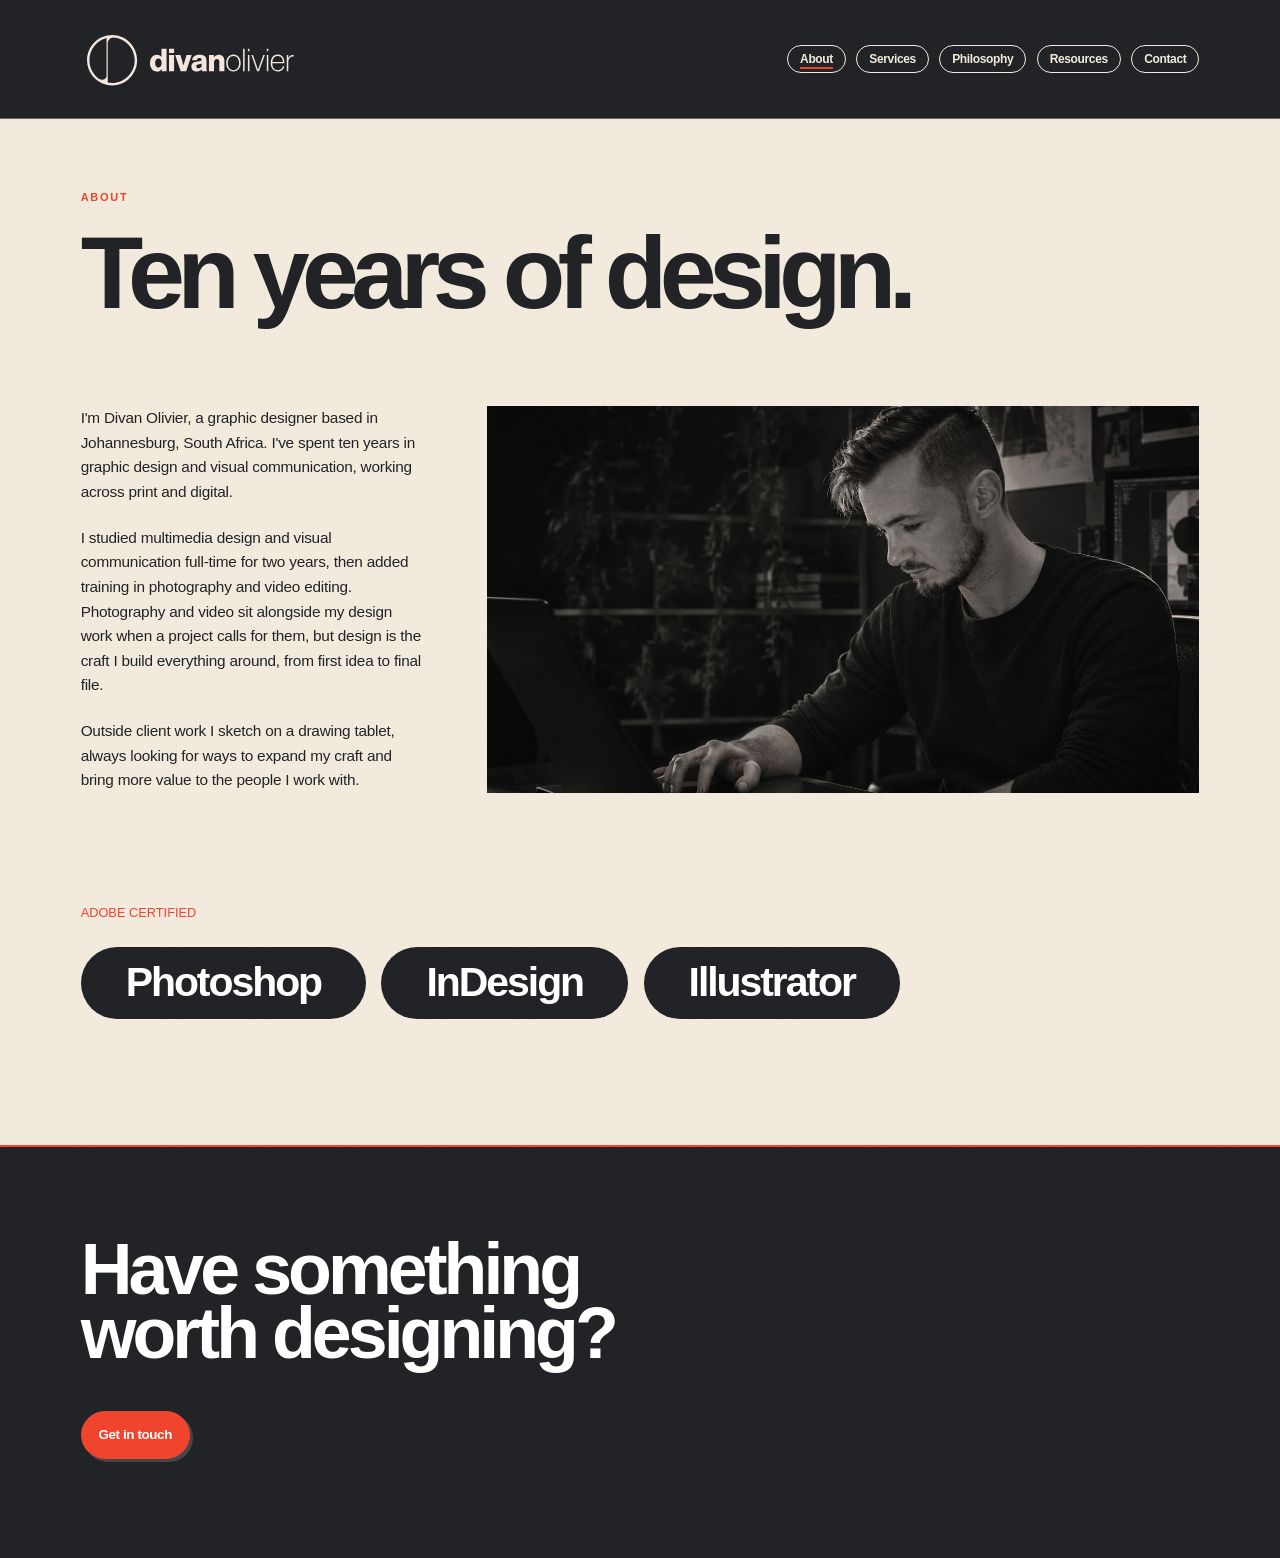
==== commit 9ec0e1d3: "Refresh About page certification badge styles" ====
--- a/about.html
+++ b/about.html
@@ -1,7 +1,7 @@
 <!DOCTYPE html>
 <html lang="en"><head><meta charset="UTF-8"><meta name="viewport" content="width=device-width, initial-scale=1.0">
 <title>About | Divan Olivier | Graphic Designer</title><meta name="description" content="Meet Divan Olivier, a Johannesburg-based graphic designer working across print, digital and visual communication."><link rel="stylesheet" href="style.css?v=bonegraphitevermillion1">
-  <link rel="stylesheet" href="palette-fix.css?v=20261029-5"></head>
+  <link rel="stylesheet" href="palette-fix.css?v=20261029-6"></head>
 <body class="palette-about">
 <header class="topnav"><a class="home" href="index.html" aria-label="Divan Olivier, home"><img class="home-logo home-logo-horizontal" src="logo-horizontal.svg" alt="Divan Olivier"><img class="home-logo home-logo-icon" src="logo-icon.svg" alt=""></a><nav aria-label="Site"><a href="about.html" aria-current="page">About</a><a href="services.html">Services</a><a href="philosophy.html">Philosophy</a><a href="resources.html">Resources</a><a href="index.html#contact">Contact</a></nav></header>
 <main class="page"><p class="eyebrow">ABOUT</p><h1>Ten years of design.</h1>
--- a/palette-fix.css
+++ b/palette-fix.css
@@ -413,3 +413,29 @@
 @media (prefers-reduced-motion: reduce) {
   body.palette-about .page .certs .tags .tag { transition: none !important; }
 }
+
+
+/* Remove any inherited panel/frame around the Adobe badges; style only each badge. */
+body.palette-about .page section.certs,
+body.palette-about .page section.certs .tags {
+  background: transparent !important;
+  background-color: transparent !important;
+  border: 0 !important;
+  outline: 0 !important;
+  box-shadow: none !important;
+}
+body.palette-about .page section.certs .tags {
+  display: flex !important;
+  flex-wrap: wrap !important;
+  gap: 1.2vw !important;
+  padding: 0 !important;
+  margin-top: 3vh !important;
+}
+body.palette-about .page section.certs .tags .tag,
+body.palette-about .page section.certs .tags .tag.tag-photoshop,
+body.palette-about .page section.certs .tags .tag.tag-indesign,
+body.palette-about .page section.certs .tags .tag.tag-illustrator {
+  border: 0 !important;
+  outline: none !important;
+  box-shadow: none !important;
+}
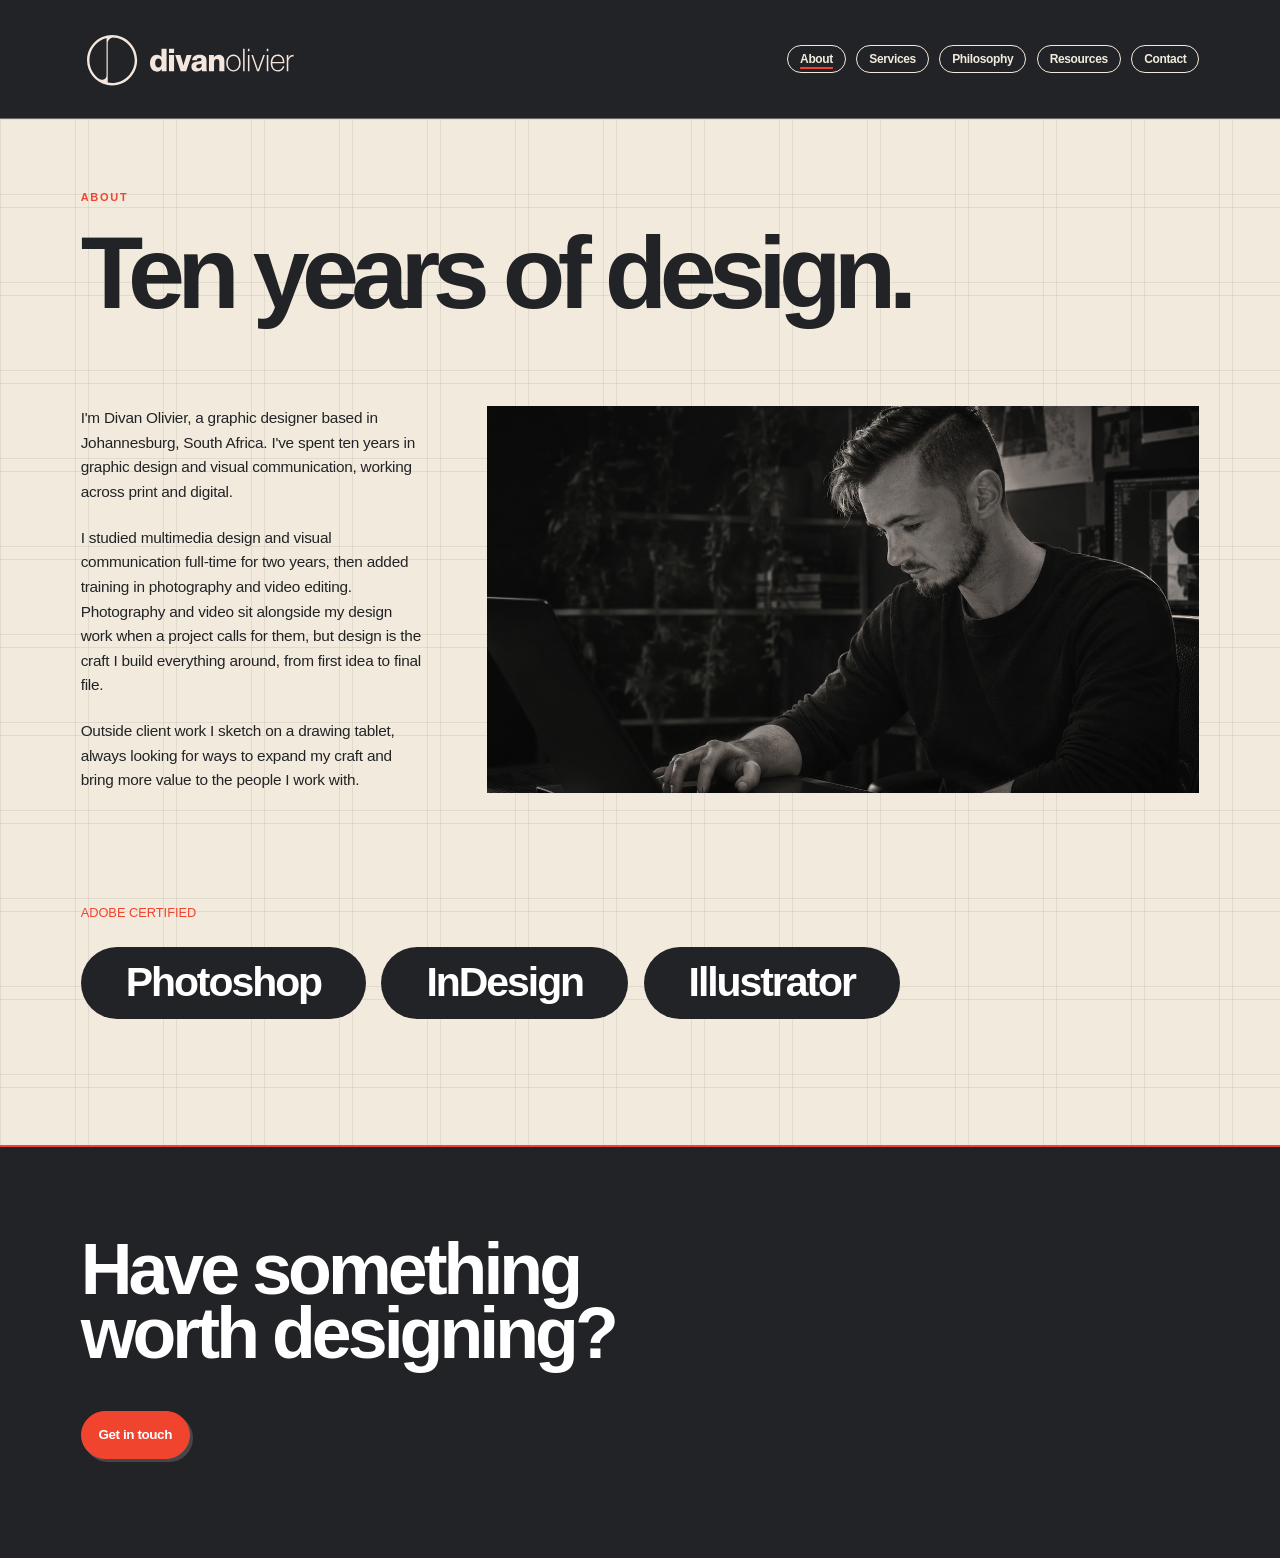
==== commit dcd81c47: "Refresh editorial grid stylesheet" ====
--- a/about.html
+++ b/about.html
@@ -1,7 +1,7 @@
 <!DOCTYPE html>
 <html lang="en"><head><meta charset="UTF-8"><meta name="viewport" content="width=device-width, initial-scale=1.0">
 <title>About | Divan Olivier | Graphic Designer</title><meta name="description" content="Meet Divan Olivier, a Johannesburg-based graphic designer working across print, digital and visual communication."><link rel="stylesheet" href="style.css?v=bonegraphitevermillion1">
-  <link rel="stylesheet" href="palette-fix.css?v=20261029-6"></head>
+  <link rel="stylesheet" href="palette-fix.css?v=20261029-7"></head>
 <body class="palette-about">
 <header class="topnav"><a class="home" href="index.html" aria-label="Divan Olivier, home"><img class="home-logo home-logo-horizontal" src="logo-horizontal.svg" alt="Divan Olivier"><img class="home-logo home-logo-icon" src="logo-icon.svg" alt=""></a><nav aria-label="Site"><a href="about.html" aria-current="page">About</a><a href="services.html">Services</a><a href="philosophy.html">Philosophy</a><a href="resources.html">Resources</a><a href="index.html#contact">Contact</a></nav></header>
 <main class="page"><p class="eyebrow">ABOUT</p><h1>Ten years of design.</h1>
--- a/palette-fix.css
+++ b/palette-fix.css
@@ -439,3 +439,146 @@
   outline: none !important;
   box-shadow: none !important;
 }
+
+
+/* Services page hierarchy: graphite numerals, vermillion service names. */
+body.palette-services .page .services-list .service-row .service-number {
+  color: #222326 !important;
+}
+body.palette-services .page .services-list .service-row h2 {
+  color: #F0442E !important;
+}
+
+
+/* Philosophy process labels: Concept, System and Execution in vermillion. */
+body.palette-philosophy .page .steps span {
+  color: #F0442E !important;
+}
+
+
+/* Resources page: highlight the key phrases in vermillion. */
+body.palette-resources .page .resource-detail-heading h2,
+body.palette-resources .page .resource-intro h2 {
+  color: #F0442E !important;
+}
+
+
+/* Resources texture previews: remove decorative blocks behind the photographs. */
+body.palette-resources .resources-page .texture-preview,
+body.palette-resources .resources-page .texture-preview-1,
+body.palette-resources .resources-page .texture-preview-2,
+body.palette-resources .resources-page .texture-preview-3,
+body.palette-resources .resources-page .texture-preview-4 {
+  background: transparent !important;
+  background-image: none !important;
+  filter: none !important;
+}
+body.palette-resources .resources-page .texture-preview img {
+  background: transparent !important;
+  background-color: transparent !important;
+  mix-blend-mode: normal !important;
+}
+
+/* Download buttons: vermillion with bone text, graphite on hover. */
+body.palette-resources .resources-page .texture-card figcaption a.download-button,
+body.palette-resources .resources-page .texture-card figcaption a.download-button:visited {
+  background: #F0442E !important;
+  background-color: #F0442E !important;
+  color: #F2EBDD !important;
+  border: 1px solid #F0442E !important;
+  transition: background-color .2s ease, color .2s ease, border-color .2s ease !important;
+}
+body.palette-resources .resources-page .texture-card figcaption a.download-button span {
+  color: #F2EBDD !important;
+}
+body.palette-resources .resources-page .texture-card figcaption a.download-button:hover,
+body.palette-resources .resources-page .texture-card figcaption a.download-button:focus-visible {
+  background: #222326 !important;
+  background-color: #222326 !important;
+  color: #F2EBDD !important;
+  border-color: #222326 !important;
+}
+body.palette-resources .resources-page .texture-card figcaption a.download-button:hover span,
+body.palette-resources .resources-page .texture-card figcaption a.download-button:focus-visible span {
+  color: #F2EBDD !important;
+}
+
+
+/* Philosophy process row: balance the space above and below Concept / System / Execution. */
+body.palette-philosophy .page .steps {
+  padding-top: clamp(24px, 3vw, 40px) !important;
+  margin-bottom: 0 !important;
+}
+body.palette-philosophy .page > .more {
+  margin-top: clamp(24px, 3vw, 40px) !important;
+}
+
+
+/* Home page only: bone contact field, graphite structure, vermillion accents. */
+body.palette-home .contact {
+  background: #F2EBDD !important;
+  background-color: #F2EBDD !important;
+  color: #222326 !important;
+  border-top: 2px solid #F0442E !important;
+}
+body.palette-home .contact .eyebrow,
+body.palette-home .contact .meta,
+body.palette-home .contact h2,
+body.palette-home .contact label,
+body.palette-home .contact p {
+  color: #222326 !important;
+}
+body.palette-home .contact .eyebrow {
+  color: #F0442E !important;
+}
+body.palette-home .contact .pill,
+body.palette-home .contact a.pill,
+body.palette-home .contact a.pill:visited {
+  background: #F0442E !important;
+  background-color: #F0442E !important;
+  color: #F2EBDD !important;
+  border-color: #F0442E !important;
+  box-shadow: none !important;
+}
+body.palette-home .contact .pill:hover,
+body.palette-home .contact a.pill:hover {
+  background: #222326 !important;
+  background-color: #222326 !important;
+  color: #F2EBDD !important;
+  border-color: #222326 !important;
+}
+body.palette-home .contact .pill:focus-visible {
+  outline: 3px solid #F0442E !important;
+  outline-offset: 4px !important;
+}
+
+
+/* Editorial grid refinement: bring the modular structure back without compromising copy contrast. */
+body.palette-about .page::before,
+body.palette-services .page::before,
+body.palette-philosophy .page::before,
+body.palette-resources .page::before {
+  opacity: .28 !important;
+  background-image:
+    linear-gradient(to right, rgba(34,35,38,.28) 1px, transparent 1px 75px, rgba(34,35,38,.28) 75px 76px, transparent 76px),
+    linear-gradient(to bottom, rgba(34,35,38,.28) 1px, transparent 1px 75px, rgba(34,35,38,.28) 75px 76px, transparent 76px) !important;
+  background-size: 88px 88px !important;
+  background-position: 0 0 !important;
+  animation: none !important;
+}
+body.palette-about .page::after,
+body.palette-services .page::after,
+body.palette-philosophy .page::after,
+body.palette-resources .page::after {
+  opacity: .035 !important;
+  animation: none !important;
+}
+@media (max-width: 800px) {
+  body.palette-about .page::before,
+  body.palette-services .page::before,
+  body.palette-philosophy .page::before,
+  body.palette-resources .page::before {
+    background-size: 40px 40px !important;
+    opacity: .2 !important;
+  }
+}
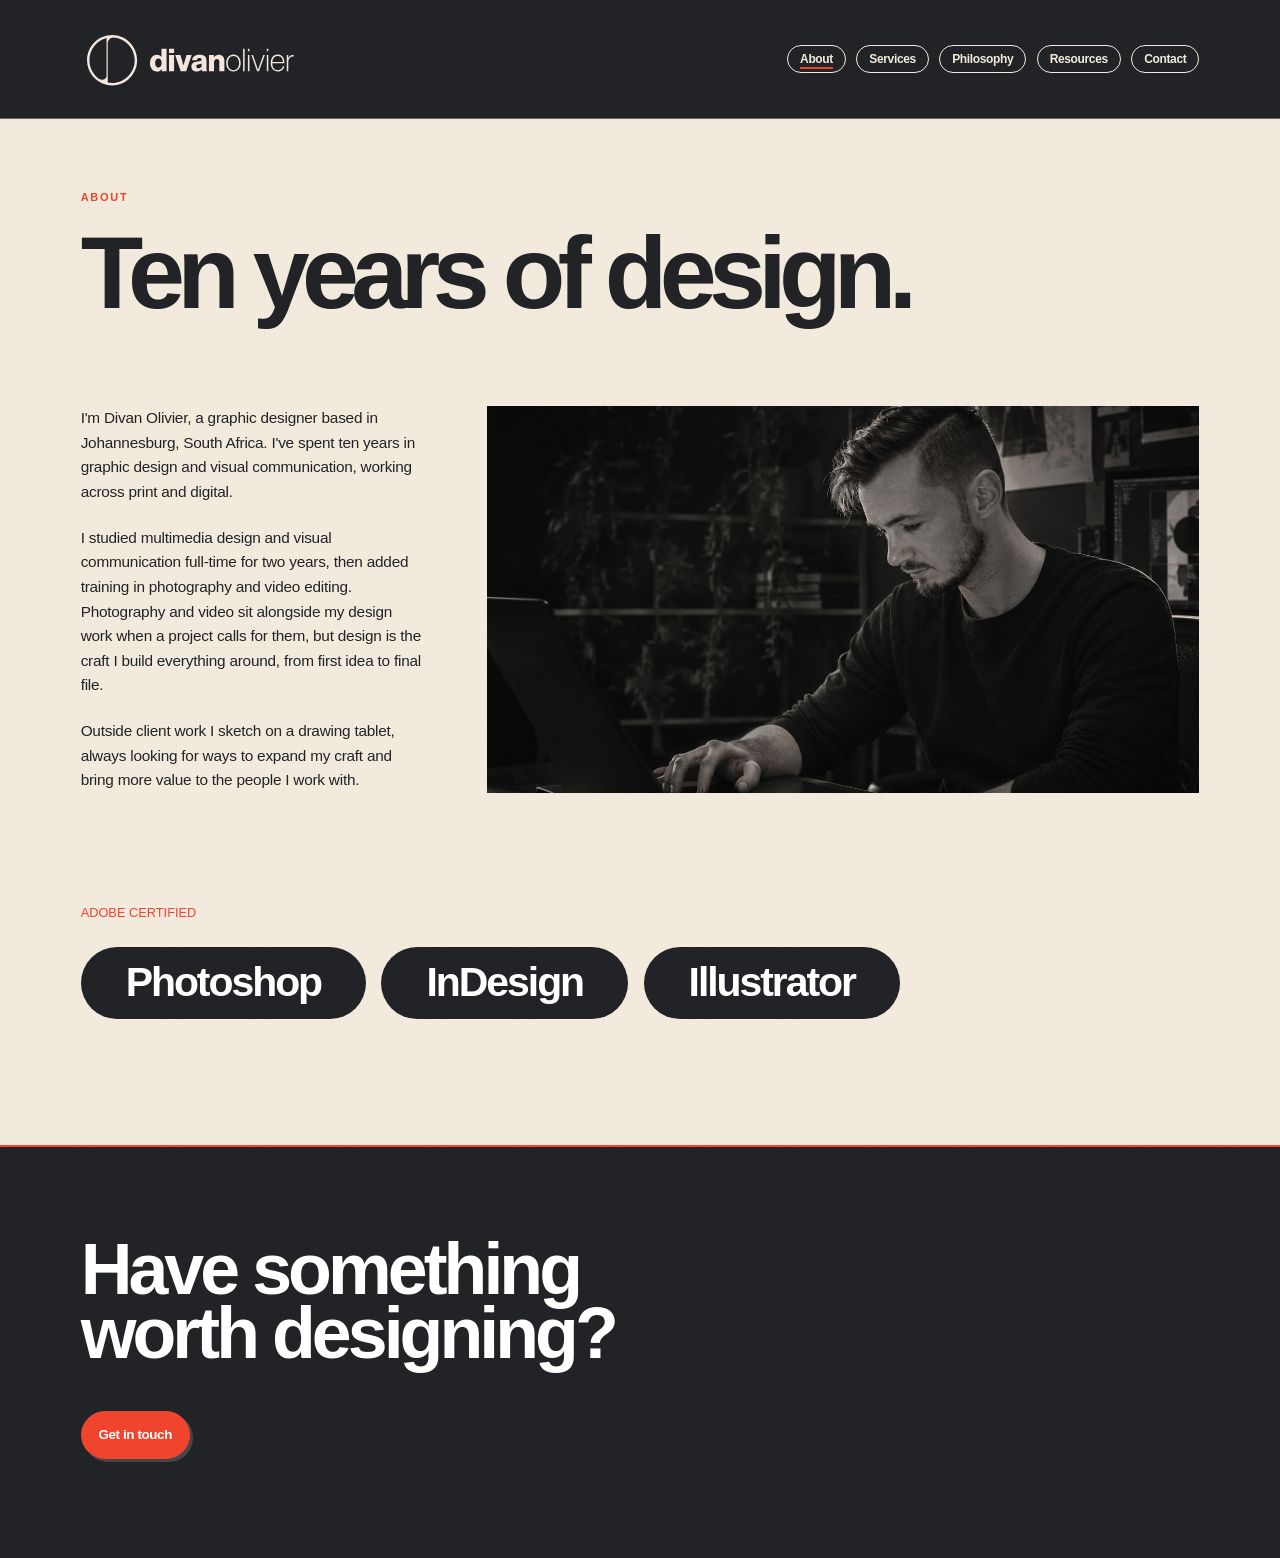
==== commit 3752564e: "Refresh original editorial grid styles" ====
--- a/about.html
+++ b/about.html
@@ -1,7 +1,7 @@
 <!DOCTYPE html>
 <html lang="en"><head><meta charset="UTF-8"><meta name="viewport" content="width=device-width, initial-scale=1.0">
 <title>About | Divan Olivier | Graphic Designer</title><meta name="description" content="Meet Divan Olivier, a Johannesburg-based graphic designer working across print, digital and visual communication."><link rel="stylesheet" href="style.css?v=bonegraphitevermillion1">
-  <link rel="stylesheet" href="palette-fix.css?v=20261029-7"></head>
+  <link rel="stylesheet" href="palette-fix.css?v=20261029-8"></head>
 <body class="palette-about">
 <header class="topnav"><a class="home" href="index.html" aria-label="Divan Olivier, home"><img class="home-logo home-logo-horizontal" src="logo-horizontal.svg" alt="Divan Olivier"><img class="home-logo home-logo-icon" src="logo-icon.svg" alt=""></a><nav aria-label="Site"><a href="about.html" aria-current="page">About</a><a href="services.html">Services</a><a href="philosophy.html">Philosophy</a><a href="resources.html">Resources</a><a href="index.html#contact">Contact</a></nav></header>
 <main class="page"><p class="eyebrow">ABOUT</p><h1>Ten years of design.</h1>
--- a/palette-fix.css
+++ b/palette-fix.css
@@ -552,33 +552,3 @@
   outline-offset: 4px !important;
 }
 
-
-/* Editorial grid refinement: bring the modular structure back without compromising copy contrast. */
-body.palette-about .page::before,
-body.palette-services .page::before,
-body.palette-philosophy .page::before,
-body.palette-resources .page::before {
-  opacity: .28 !important;
-  background-image:
-    linear-gradient(to right, rgba(34,35,38,.28) 1px, transparent 1px 75px, rgba(34,35,38,.28) 75px 76px, transparent 76px),
-    linear-gradient(to bottom, rgba(34,35,38,.28) 1px, transparent 1px 75px, rgba(34,35,38,.28) 75px 76px, transparent 76px) !important;
-  background-size: 88px 88px !important;
-  background-position: 0 0 !important;
-  animation: none !important;
-}
-body.palette-about .page::after,
-body.palette-services .page::after,
-body.palette-philosophy .page::after,
-body.palette-resources .page::after {
-  opacity: .035 !important;
-  animation: none !important;
-}
-@media (max-width: 800px) {
-  body.palette-about .page::before,
-  body.palette-services .page::before,
-  body.palette-philosophy .page::before,
-  body.palette-resources .page::before {
-    background-size: 40px 40px !important;
-    opacity: .2 !important;
-  }
-}
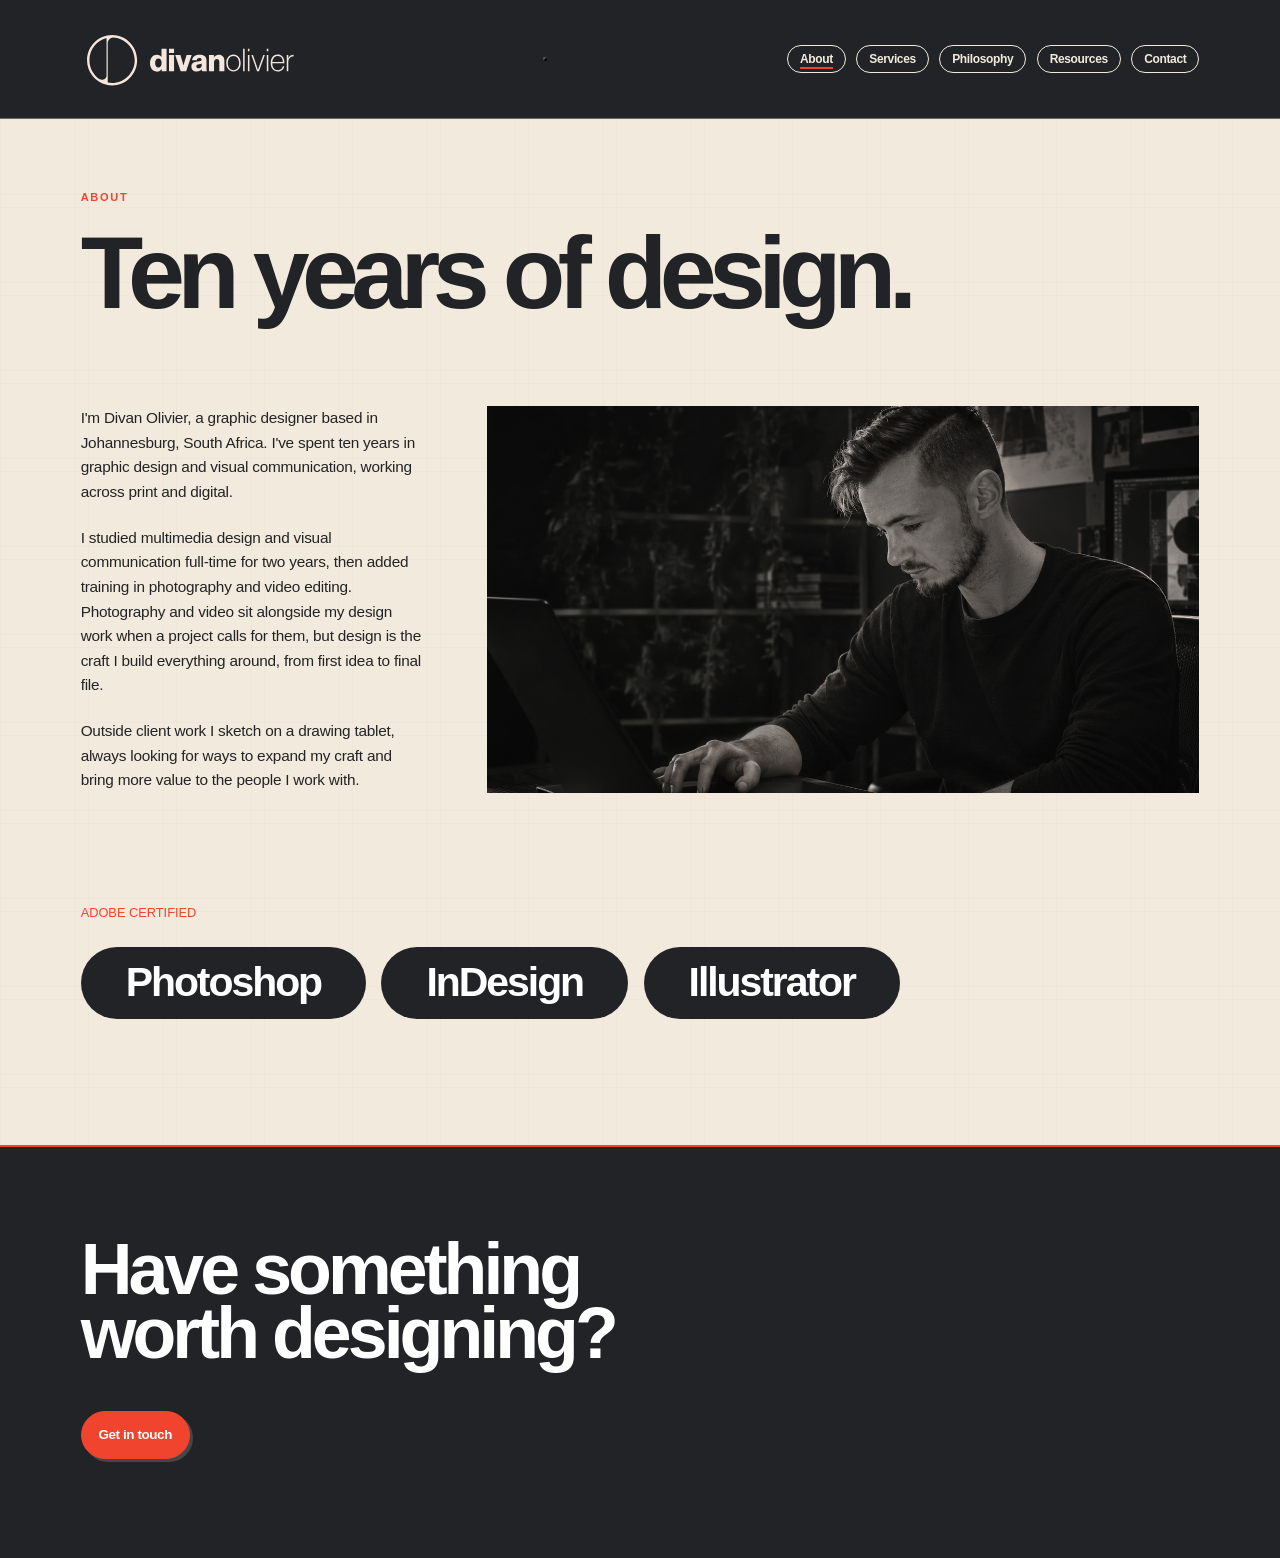
==== commit 3545b94f: "Redesign mobile navigation header" ====
--- a/about.html
+++ b/about.html
@@ -1,12 +1,26 @@
 <!DOCTYPE html>
 <html lang="en"><head><meta charset="UTF-8"><meta name="viewport" content="width=device-width, initial-scale=1.0">
-<title>About | Divan Olivier | Graphic Designer</title><meta name="description" content="Meet Divan Olivier, a Johannesburg-based graphic designer working across print, digital and visual communication."><link rel="stylesheet" href="style.css?v=bonegraphitevermillion1">
+<title>About Divan Olivier | Graphic Designer in Johannesburg</title><meta name="description" content="Meet Divan Olivier, a Johannesburg-based graphic designer with ten years of experience in graphic design and visual communication across print and digital.">  <link rel="canonical" href="https://divanolivier96.github.io/portfolio/about.html">
+  <meta name="robots" content="index, follow, max-image-preview:large">
+  <meta name="theme-color" content="#f5f4f0">
+  <meta property="og:type" content="website">
+  <meta property="og:site_name" content="Divan Olivier">
+  <meta property="og:title" content="About Divan Olivier | Graphic Designer in Johannesburg">
+  <meta property="og:description" content="Meet Divan Olivier, a Johannesburg-based graphic designer with ten years of experience in graphic design and visual communication across print and digital.">
+  <meta property="og:url" content="https://divanolivier96.github.io/portfolio/about.html">
+  <meta property="og:image" content="https://divanolivier96.github.io/portfolio/hero-new.webp">
+  <meta property="og:image:alt" content="Portrait of Divan Olivier, graphic designer">
+  <meta name="twitter:card" content="summary_large_image">
+  <meta name="twitter:title" content="About Divan Olivier | Graphic Designer in Johannesburg">
+  <meta name="twitter:description" content="Meet Divan Olivier, a Johannesburg-based graphic designer with ten years of experience in graphic design and visual communication across print and digital.">
+  <meta name="twitter:image" content="https://divanolivier96.github.io/portfolio/hero-new.webp">
+<link rel="stylesheet" href="style.css?v=mobileheader20261029">
   <link rel="stylesheet" href="palette-fix.css?v=20261029-8"></head>
 <body class="palette-about">
-<header class="topnav"><a class="home" href="index.html" aria-label="Divan Olivier, home"><img class="home-logo home-logo-horizontal" src="logo-horizontal.svg" alt="Divan Olivier"><img class="home-logo home-logo-icon" src="logo-icon.svg" alt=""></a><nav aria-label="Site"><a href="about.html" aria-current="page">About</a><a href="services.html">Services</a><a href="philosophy.html">Philosophy</a><a href="resources.html">Resources</a><a href="index.html#contact">Contact</a></nav></header>
+<header class="topnav"><a class="home" href="index.html" aria-label="Divan Olivier, home"><img class="home-logo home-logo-horizontal" src="logo-horizontal.svg" alt="Divan Olivier"><img class="home-logo home-logo-icon" src="logo-icon.svg" alt=""></a><button class="mobile-menu-toggle" type="button" aria-label="Open site menu" aria-controls="site-menu" aria-expanded="false"><span></span><span></span></button><nav id="site-menu" aria-label="Site"><a href="about.html" aria-current="page">About</a><a href="services.html">Services</a><a href="philosophy.html">Philosophy</a><a href="resources.html">Resources</a><a href="index.html#contact">Contact</a></nav></header>
 <main class="page"><p class="eyebrow">ABOUT</p><h1>Ten years of design.</h1>
 <div class="cols"><div class="prose">
 <p>I'm Divan Olivier, a graphic designer based in Johannesburg, South Africa. I've spent ten years in graphic design and visual communication, working across print and digital.</p>
 <p>I studied multimedia design and visual communication full-time for two years, then added training in photography and video editing. Photography and video sit alongside my design work when a project calls for them, but design is the craft I build everything around, from first idea to final file.</p>
 <p>Outside client work I sketch on a drawing tablet, always looking for ways to expand my craft and bring more value to the people I work with.</p></div><div class="page-side-image-wrap"><img class="page-side-image" src="photos/about_image.jpg" alt="Portrait of Divan Olivier in a creative workspace"></div></div>
-<section class="certs"><p class="eyebrow">ADOBE CERTIFIED</p><div class="tags"><span class="tag tag-photoshop">Photoshop</span><span class="tag tag-indesign">InDesign</span><span class="tag tag-illustrator">Illustrator</span></div></section><section class="more"><h2>Have something<br>worth designing?</h2><a class="pill" href="index.html#contact">Get in touch</a></section></main><script src="script.js?v=original3"></script></body></html>+<section class="certs"><p class="eyebrow">ADOBE CERTIFIED</p><div class="tags"><span class="tag tag-photoshop">Photoshop</span><span class="tag tag-indesign">InDesign</span><span class="tag tag-illustrator">Illustrator</span></div></section><section class="more"><h2>Have something<br>worth designing?</h2><a class="pill" href="index.html#contact">Get in touch</a></section></main><script src="script.js?v=mobileheader20261029"></script></body></html>
